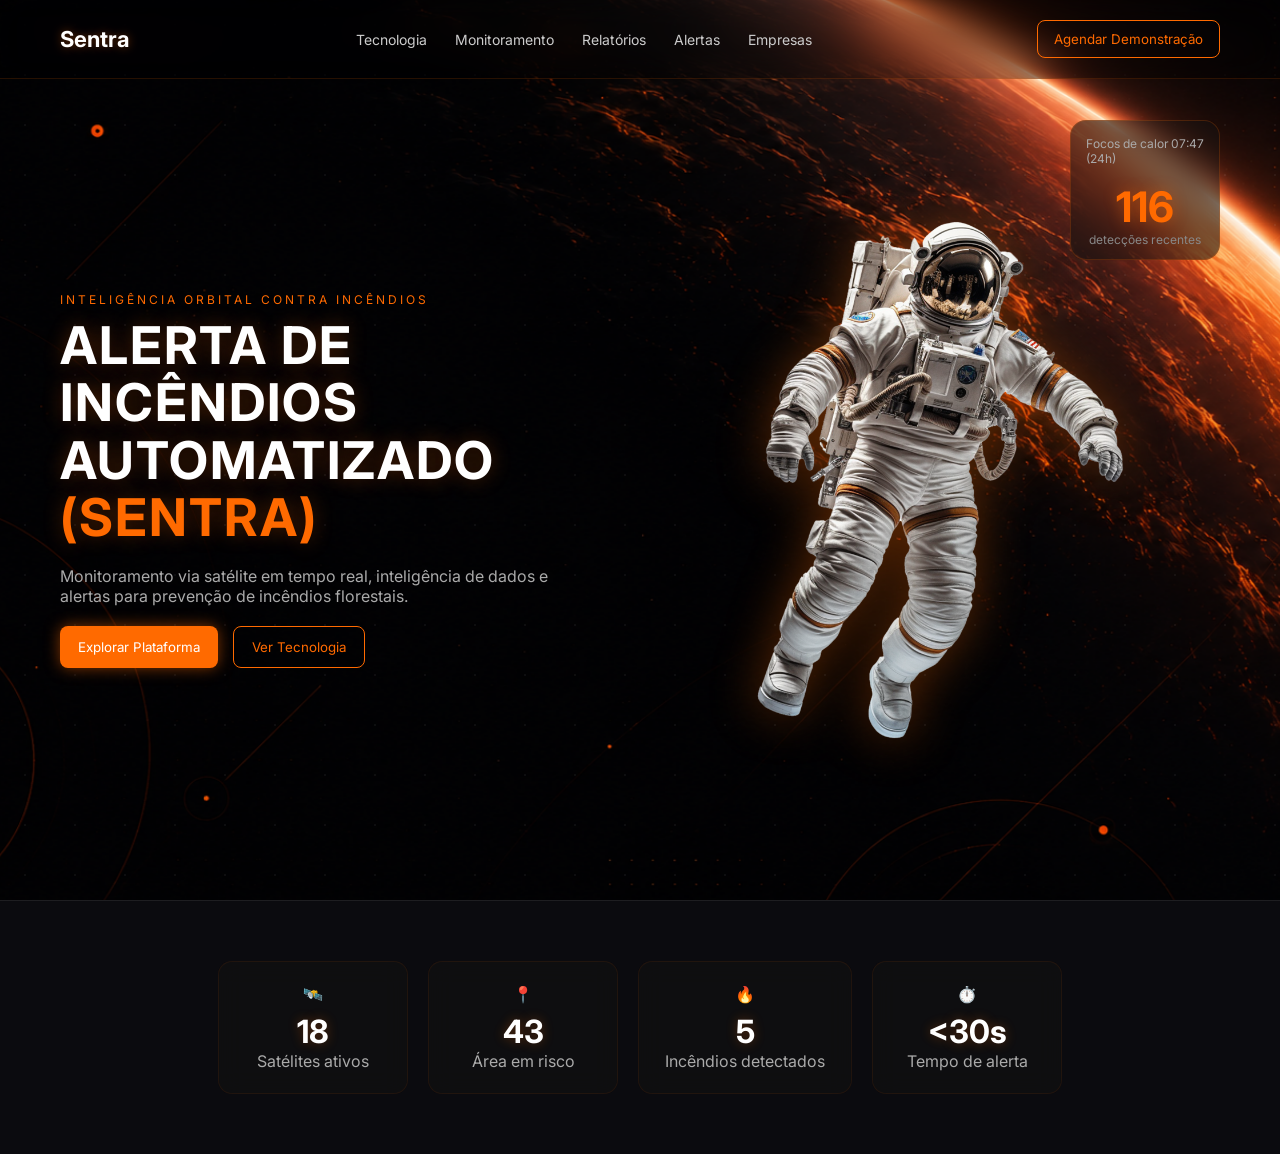
==== index.html @ 7da8b295 "fix: fazendo html, css e js pagina incial além disso pasta pagina, css, js e assets enzo" ====
<!DOCTYPE html>
<html lang="pt-br">
<head>
    <meta charset="UTF-8">
    <meta name="viewport" content="width=device-width, initial-scale=1.0">
    <title>Sentra</title>
    <link rel="stylesheet" href="css/styles.css">
    <script src="js/scripts.js" defer></script>
</head>
<body>

<header class="navbar">
    <div class="logo">
        <span class="logo-text">Sentra</span>
    </div>

    <nav>
        <a href="#">Tecnologia</a>
        <a href="#">Monitoramento</a>
        <a href="#">Relatórios</a>
        <a href="#">Alertas</a>
        <a href="#">Empresas</a>
    </nav>

    <button class="btn-nav">Agendar Demonstração</button>
</header>

<section class="hero">

    <div class="parallax-layer layer-bg"></div>

    <div class="hero-text parallax" data-speed="2">
        <p class="tag">INTELIGÊNCIA ORBITAL CONTRA INCÊNDIOS</p>

        <h1>
            ALERTA DE INCÊNDIOS AUTOMATIZADO<br>
            <span>(SENTRA)</span>
        </h1>

        <p class="desc">
            Monitoramento via satélite em tempo real, inteligência de dados e alertas para prevenção de incêndios florestais.
        </p>

        <div class="actions">
            <button class="btn-primary">Explorar Plataforma</button>
            <button class="btn-secondary">Ver Tecnologia</button>
        </div>
    </div>

    <div class="hero-media">
        <img src="assets/astronauta.webp" alt="Astronauta em órbita">
    </div>

        <div class="heat-widget parallax" id="heat-widget">
        <div class="heat-header">
            Focos de calor (24h)
            <span id="heat-time">atualizando...</span>
        </div>

        <div class="heat-body">
            <div class="heat-number" id="heat-count">0</div>
            <div class="heat-label">detecções recentes</div>
        </div>
    </div>
</div>

</section>

<section class="stats">
    <div class="card">🛰️ <span>18</span> Satélites ativos</div>
    <div class="card">📍 <span>43</span> Área em risco</div>
    <div class="card">🔥 <span>5</span> Incêndios detectados</div>
    <div class="card">⏱️ <span>&lt;30s</span> Tempo de alerta</div>
</section>

</body>
</html>
---- css/styles.css ----
@import url('https://fonts.googleapis.com/css2?family=Inter:wght@100..900&display=swap');

* {
    margin: 0;
    padding: 0;
    box-sizing: border-box;
    font-family: 'Inter', sans-serif;
}

body {
    background: #0b0b0f;
    color: white;
    font-size: 16px;
    overflow-x: hidden;
}

.navbar {
    display: flex;
    justify-content: space-between;
    align-items: center;
    padding: 20px 60px;
    position: fixed;
    top: 0;
    left: 0;
    width: 100%;
    z-index: 100;

    background: rgba(0, 0, 0, 0.25);
    backdrop-filter: blur(18px);
    -webkit-backdrop-filter: blur(18px);

    border-bottom: 1px solid rgba(255, 106, 0, 0.15);
}

.logo-text {
    font-size: 22px;
    font-weight: 700;
    color: white;
    text-shadow: 0 0 10px rgba(255,106,0,0.4);
}

.navbar nav a {
    margin: 0 12px;
    text-decoration: none;
    color: #ccc;
    font-size: 14px;
    transition: 0.3s;
}

.navbar nav a:hover {
    color: #ff6a00;
}

.btn-nav {
    background: transparent;
    border: 1px solid #ff6a00;
    color: #ff6a00;
    padding: 10px 16px;
    border-radius: 8px;
    cursor: pointer;
    transition: 0.3s;
}

.btn-nav:hover {
    background: #ff6a00;
    color: white;
    box-shadow: 0 0 15px rgba(255,106,0,0.5);
}

.hero {
    position: relative;
    display: flex;
    justify-content: space-between;
    align-items: center;
    padding: 120px 60px 60px;
    min-height: 100vh;
    overflow: hidden;
}

.layer-bg {
    position: absolute;
    inset: 0;
    background: url("../assets/background-pagina-inicial.png") center/cover no-repeat;
    z-index: 0;
    animation: bgFloat 25s ease-in-out infinite;
    transform: scale(1.1);
}

@keyframes bgFloat {
    0% {
        transform: scale(1.1) translate(0px, 0px);
    }

    25% {
        transform: scale(1.15) translate(10px, -10px);
    }

    50% {
        transform: scale(1.12) translate(-10px, 15px);
    }

    75% {
        transform: scale(1.18) translate(5px, -5px);
    }

    100% {
        transform: scale(1.1) translate(0px, 0px);
    }
}

.hero::before {
    content: "";
    position: absolute;
    inset: 0;
    background: radial-gradient(circle at center,rgba(0,0,0,0.3) 0%,);
    z-index: 1;
}

.hero::after {
    content: "";
    position: absolute;
    inset: 0;
    background-image: radial-gradient(white 1px, transparent 1px);
    background-size: 50px 50px;
    opacity: 0.05;
    z-index: 1;
}

.parallax {
    position: relative;
    z-index: 2;
}

.hero-text {
    max-width: 600px;
}

.tag {
    color: #ff6a00;
    font-size: 12px;
    letter-spacing: 3px;
    margin-bottom: 10px;
}

.hero h1 {
    font-size: 52px;
    line-height: 1.1;
    text-transform: uppercase;
    letter-spacing: 2px;
    text-shadow: 0 0 20px rgba(255,106,0,0.3);
}

.hero h1 span {
    color: #ff6a00;
}

.desc {
    margin: 20px 0;
    color: #aaa;
    max-width: 500px;
}

.actions {
    display: flex;
    gap: 15px;
}

.btn-primary {
    background: #ff6a00;
    border: none;
    color: white;
    padding: 12px 18px;
    border-radius: 8px;
    cursor: pointer;
    box-shadow: 0 0 15px rgba(255,106,0,0.5);
    transition: 0.3s;
}

.btn-primary:hover {
    box-shadow: 0 0 25px rgba(255,106,0,0.9);
    transform: translateY(-2px);
}

.btn-secondary {
    border: 1px solid #ff6a00;
    color: #ff6a00;
    background: transparent;
    padding: 12px 18px;
    border-radius: 8px;
    cursor: pointer;
    transition: 0.3s;
}

.btn-secondary:hover {
    box-shadow: 0 0 20px rgba(255,106,0,0.5);
    transform: translateY(-2px);
}

.hero-media {
    display: flex;
    justify-content: center;
    align-items: center;
    position: relative;
}

.hero-media img {
    width: 640px;
    max-width: 100%;
    filter: drop-shadow(0 0 25px rgba(255,106,0,0.35));
}

.heat-widget {
    position: absolute;
    top: 120px;
    right: 60px;
    width: 150px;
    height: 140px;
    background: rgba(17, 17, 17, 0.55);
    backdrop-filter: blur(15px);
    -webkit-backdrop-filter: blur(15px);
    border-radius: 16px;
    border: 1px solid rgba(255, 106, 0, 0.2);
    padding: 15px;
    z-index: 20;
    transition: transform 0.15s ease-out;
}

@keyframes widgetFloat {
    0%, 100% {
        transform: translateY(0);
    }
    50% {
        transform: translateY(-6px);
    }
}

.heat-header {
    font-size: 12px;
    color: #aaa;
    display: flex;
    justify-content: space-between;
    margin-bottom: 15px;
}

.heat-body {
    text-align: center;
}

.heat-number {
    font-size: 42px;
    font-weight: 700;
    color: #ff6a00;
    text-shadow: 0 0 15px rgba(255,106,0,0.4);
}

.heat-label {
    font-size: 12px;
    color: #888;
}

.stats {
    display: flex;
    justify-content: center;
    gap: 20px;
    padding: 60px;
    border-top: 1px solid rgba(255, 255, 255, 0.08);
    flex-wrap: wrap;
    position: relative;
    z-index: 2;
}

.card {
    background: rgba(17, 17, 17, 0.6);
    backdrop-filter: blur(12px);
    -webkit-backdrop-filter: blur(12px);
    padding: 22px 26px;
    border-radius: 14px;
    min-width: 190px;
    text-align: center;
    color: #aaa;
    border: 1px solid rgba(255, 106, 0, 0.08);
    transition: all 0.35s ease;
    box-shadow: 0 0 0 rgba(0,0,0,0);
}

.card:hover {
    transform: translateY(-8px) scale(1.03);
    border: 1px solid rgba(255, 106, 0, 0.35);
    box-shadow:
        0 10px 30px rgba(0, 0, 0, 0.5),
        0 0 20px rgba(255, 106, 0, 0.25);
}

.card span {
    display: block;
    font-size: 32px;
    font-weight: 700;
    color: #ffffff;
    margin-top: 8px;
    text-shadow: 0 0 12px rgba(255, 106, 0, 0.3);
}
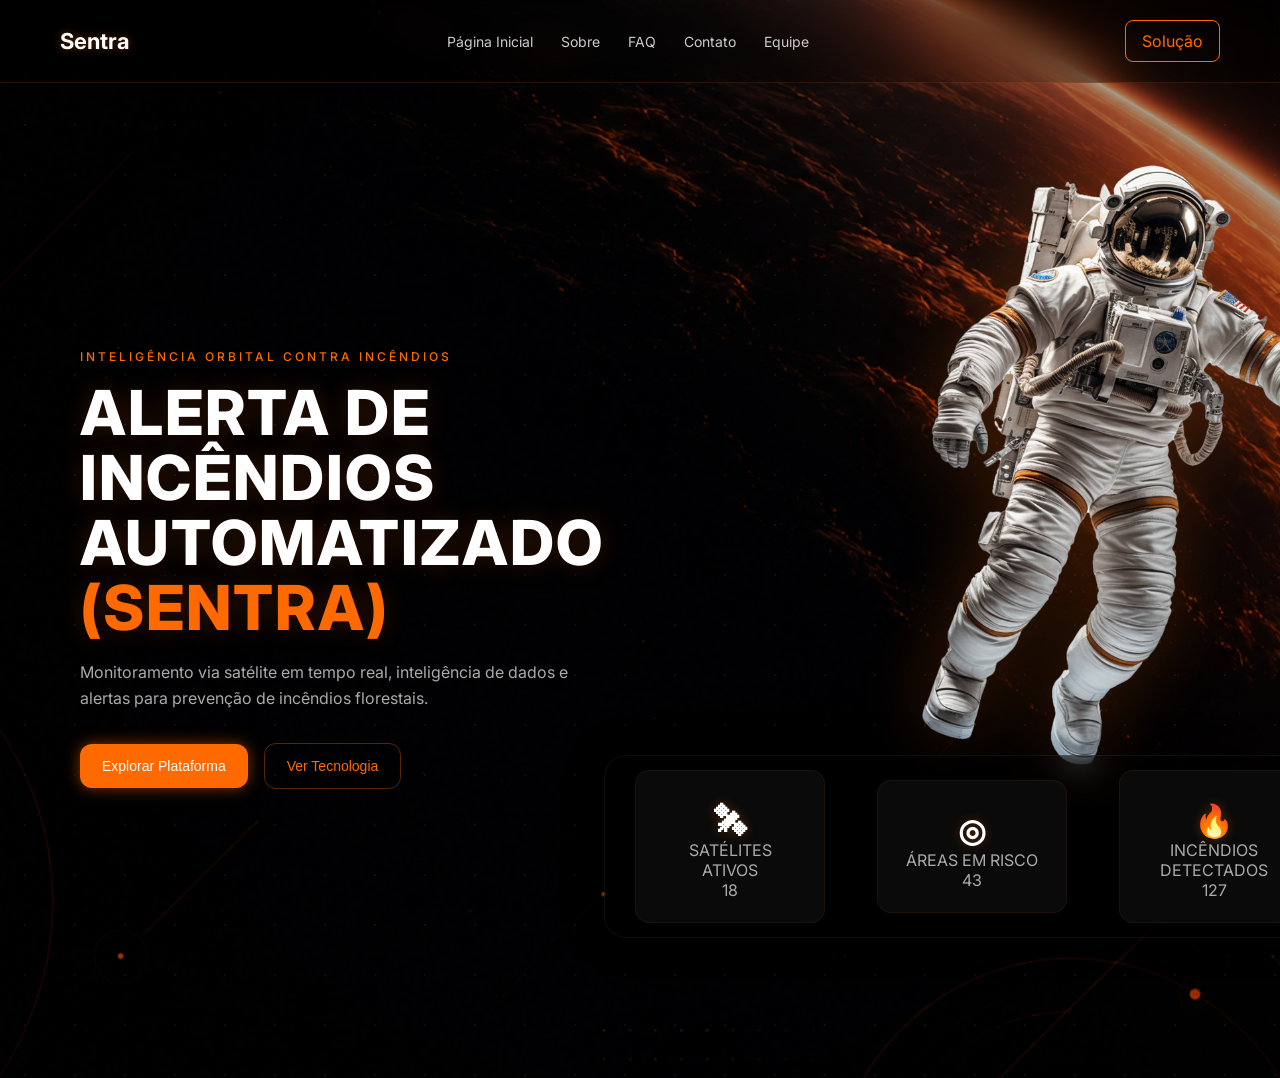
==== commit c4dcf1a3: "feat: Adição da estrutura HTML em todas as páginas e estilização." ====
--- a/index.html
+++ b/index.html
@@ -1,77 +1,122 @@
-<!DOCTYPE html>
+<!doctype html>
 <html lang="pt-br">
+
 <head>
-    <meta charset="UTF-8">
-    <meta name="viewport" content="width=device-width, initial-scale=1.0">
-    <title>Sentra</title>
-    <link rel="stylesheet" href="css/styles.css">
-    <script src="js/scripts.js" defer></script>
+    <meta charset="UTF-8" />
+    <meta name="viewport" content="width=device-width, initial-scale=1.0" />
+    <title>Página Inicial / Sentra</title>
+
+    <link rel="stylesheet" href="./css/styles.css" />
+    <script src="./js/scripts.js" defer></script>
 </head>
+
 <body>
-
-<header class="navbar">
-    <div class="logo">
-        <span class="logo-text">Sentra</span>
-    </div>
-
-    <nav>
-        <a href="#">Tecnologia</a>
-        <a href="#">Monitoramento</a>
-        <a href="#">Relatórios</a>
-        <a href="#">Alertas</a>
-        <a href="#">Empresas</a>
-    </nav>
-
-    <button class="btn-nav">Agendar Demonstração</button>
-</header>
-
-<section class="hero">
-
-    <div class="parallax-layer layer-bg"></div>
-
-    <div class="hero-text parallax" data-speed="2">
-        <p class="tag">INTELIGÊNCIA ORBITAL CONTRA INCÊNDIOS</p>
-
-        <h1>
-            ALERTA DE INCÊNDIOS AUTOMATIZADO<br>
-            <span>(SENTRA)</span>
-        </h1>
-
-        <p class="desc">
-            Monitoramento via satélite em tempo real, inteligência de dados e alertas para prevenção de incêndios florestais.
-        </p>
-
-        <div class="actions">
-            <button class="btn-primary">Explorar Plataforma</button>
-            <button class="btn-secondary">Ver Tecnologia</button>
-        </div>
-    </div>
-
-    <div class="hero-media">
-        <img src="assets/astronauta.webp" alt="Astronauta em órbita">
-    </div>
-
-        <div class="heat-widget parallax" id="heat-widget">
-        <div class="heat-header">
-            Focos de calor (24h)
-            <span id="heat-time">atualizando...</span>
+    <header class="navbar">
+        <div class="logo">
+            <span class="logo-text">Sentra</span>
         </div>
 
-        <div class="heat-body">
-            <div class="heat-number" id="heat-count">0</div>
-            <div class="heat-label">detecções recentes</div>
-        </div>
-    </div>
-</div>
+        <nav>
+            <a href="./index.html">Página Inicial</a>
+            <a href="./paginas/pag-sobre.html">Sobre</a>
+            <a href="./paginas/pag-faq.html">FAQ</a>
+            <a href="./paginas/pag-contato.html">Contato</a>
+            <a href="./paginas/pag-equipe.html">Equipe</a>
+        </nav>
 
-</section>
+        <a href="./paginas/pag-solucao.html" class="btn-nav">Solução</a>
+    </header>
+    <main>
+        <section class="hero">
+            <div class="parallax-layer layer-bg"></div>
 
-<section class="stats">
-    <div class="card">🛰️ <span>18</span> Satélites ativos</div>
-    <div class="card">📍 <span>43</span> Área em risco</div>
-    <div class="card">🔥 <span>5</span> Incêndios detectados</div>
-    <div class="card">⏱️ <span>&lt;30s</span> Tempo de alerta</div>
-</section>
+            <div class="hero-text parallax" data-speed="2">
+                <p class="tag">INTELIGÊNCIA ORBITAL CONTRA INCÊNDIOS</p>
 
+                <h1>
+                    ALERTA DE INCÊNDIOS AUTOMATIZADO<br />
+                    <span>(SENTRA)</span>
+                </h1>
+
+                <p class="desc">
+                    Monitoramento via satélite em tempo real, inteligência de dados e
+                    alertas para prevenção de incêndios florestais.
+                </p>
+
+                <div class="actions">
+                    <button class="btn-primary">Explorar Plataforma</button>
+
+                    <button class="btn-secondary">Ver Tecnologia</button>
+                </div>
+            </div>
+
+            <div class="hero-right">
+                <div class="hero-media">
+                    <img src="assets/astronauta.webp" alt="Astronauta em órbita" />
+                </div>
+
+                <div class="heat-widget parallax" id="heat-widget">
+                    <div class="heat-header">
+                        🔥 Focos de calor (24h)
+
+                        <span id="heat-time"> atualizando... </span>
+                    </div>
+
+                    <div class="heat-body">
+                        <div class="heat-number" id="heat-count">0</div>
+
+                        <div class="heat-label">detecções recentes</div>
+                    </div>
+                </div>
+
+                <section class="stats">
+                    <div class="stat-item">
+                        <div class="icon">🛰</div>
+
+                        <div class="stat-info">
+                            <p>SATÉLITES ATIVOS</p>
+                            <span>18</span>
+                        </div>
+                    </div>
+
+                    <div class="divider"></div>
+
+                    <div class="stat-item">
+                        <div class="icon">◎</div>
+
+                        <div class="stat-info">
+                            <p>ÁREAS EM RISCO</p>
+                            <span>43</span>
+                        </div>
+                    </div>
+
+                    <div class="divider"></div>
+
+                    <div class="stat-item">
+                        <div class="icon">🔥</div>
+
+                        <div class="stat-info">
+                            <p>INCÊNDIOS DETECTADOS</p>
+                            <span>127</span>
+                        </div>
+                    </div>
+
+                    <div class="divider"></div>
+
+                    <div class="stat-item">
+                        <div class="icon">◔</div>
+
+                        <div class="stat-info">
+                            <p>TEMPO DE ALERTA</p>
+                            <span>30s</span>
+                        </div>
+                    </div>
+                    <a href="#" class="stats-link"> VER TODOS OS DADOS → </a>
+                </section>
+            </div>
+        </section>
+    </main>
+    <footer></footer>
 </body>
+
 </html>
--- a/css/styles.css
+++ b/css/styles.css
@@ -1,89 +1,35 @@
 @import url('https://fonts.googleapis.com/css2?family=Inter:wght@100..900&display=swap');
-
-* {
-    margin: 0;
-    padding: 0;
-    box-sizing: border-box;
+@import url('navbar.css');
+
+html {
+    scroll-behavior: smooth;
+}
+
+body {
     font-family: 'Inter', sans-serif;
-}
-
-body {
-    background: #0b0b0f;
-    color: white;
+    background: var(--cor-preto);
+    color: var(--cor-branco);
     font-size: 16px;
-    overflow-x: hidden;
-}
-
-.navbar {
+    overflow: hidden;
+}
+
+.hero {
+    position: relative;
+    min-height: 100vh;
     display: flex;
     justify-content: space-between;
     align-items: center;
-    padding: 20px 60px;
-    position: fixed;
-    top: 0;
-    left: 0;
-    width: 100%;
-    z-index: 100;
-
-    background: rgba(0, 0, 0, 0.25);
-    backdrop-filter: blur(18px);
-    -webkit-backdrop-filter: blur(18px);
-
-    border-bottom: 1px solid rgba(255, 106, 0, 0.15);
-}
-
-.logo-text {
-    font-size: 22px;
-    font-weight: 700;
-    color: white;
-    text-shadow: 0 0 10px rgba(255,106,0,0.4);
-}
-
-.navbar nav a {
-    margin: 0 12px;
-    text-decoration: none;
-    color: #ccc;
-    font-size: 14px;
-    transition: 0.3s;
-}
-
-.navbar nav a:hover {
-    color: #ff6a00;
-}
-
-.btn-nav {
-    background: transparent;
-    border: 1px solid #ff6a00;
-    color: #ff6a00;
-    padding: 10px 16px;
-    border-radius: 8px;
-    cursor: pointer;
-    transition: 0.3s;
-}
-
-.btn-nav:hover {
-    background: #ff6a00;
-    color: white;
-    box-shadow: 0 0 15px rgba(255,106,0,0.5);
-}
-
-.hero {
-    position: relative;
-    display: flex;
-    justify-content: space-between;
-    align-items: center;
-    padding: 120px 60px 60px;
-    min-height: 100vh;
+    padding: 140px 80px 80px;
     overflow: hidden;
 }
 
 .layer-bg {
     position: absolute;
     inset: 0;
-    background: url("../assets/background-pagina-inicial.png") center/cover no-repeat;
+    background: url("../assets/background-pagina-inicial.png") center center / cover no-repeat;
+    transform: scale(1.1);
     z-index: 0;
-    animation: bgFloat 25s ease-in-out infinite;
-    transform: scale(1.1);
+    animation: bgFloat 24s ease-in-out infinite;
 }
 
 @keyframes bgFloat {
@@ -92,15 +38,15 @@
     }
 
     25% {
-        transform: scale(1.15) translate(10px, -10px);
+        transform: scale(1.15) translate(20px, -10px);
     }
 
     50% {
-        transform: scale(1.12) translate(-10px, 15px);
+        transform: scale(1.12) translate(-15px, 15px);
     }
 
     75% {
-        transform: scale(1.18) translate(5px, -5px);
+        transform: scale(1.16) translate(10px, -8px);
     }
 
     100% {
@@ -112,7 +58,7 @@
     content: "";
     position: absolute;
     inset: 0;
-    background: radial-gradient(circle at center,rgba(0,0,0,0.3) 0%,);
+    background: radial-gradient(circle at center,rgba(0, 0, 0, 0.15) 0%,rgba(0, 0, 0, 0.35) 70%);
     z-index: 1;
 }
 
@@ -120,182 +66,247 @@
     content: "";
     position: absolute;
     inset: 0;
-    background-image: radial-gradient(white 1px, transparent 1px);
+    background-image: radial-gradient(var(--cor-branco) 1px, transparent 1px);
     background-size: 50px 50px;
     opacity: 0.05;
     z-index: 1;
 }
 
-.parallax {
-    position: relative;
-    z-index: 2;
-}
-
 .hero-text {
-    max-width: 600px;
+    position: relative;
+    z-index: 5;
+    max-width: 620px;
 }
 
 .tag {
-    color: #ff6a00;
+    color: var(--laranja-primario);
     font-size: 12px;
+    font-weight: 500;
     letter-spacing: 3px;
-    margin-bottom: 10px;
+    margin-bottom: 16px;
 }
 
 .hero h1 {
-    font-size: 52px;
-    line-height: 1.1;
+    font-size: 62px;
+    line-height: 1.05;
+    font-weight: 800;
     text-transform: uppercase;
     letter-spacing: 2px;
-    text-shadow: 0 0 20px rgba(255,106,0,0.3);
+    text-shadow: 0 0 25px rgba(255, 106, 0, 0.2);
 }
 
 .hero h1 span {
-    color: #ff6a00;
+    color: var(--laranja-primario);
 }
 
 .desc {
     margin: 20px 0;
-    color: #aaa;
+    color: var(--cor-cinza);
     max-width: 500px;
+    line-height: 1.6;
 }
 
 .actions {
     display: flex;
-    gap: 15px;
+    align-items: center;
+    gap: 16px;
+    margin-top: 32px;
+}
+
+.btn-primary, .btn-secondary {
+    padding: 14px 22px;
+    border-radius: 12px;
+    font-size: 14px;
+    font-weight: 500;
+    cursor: pointer;
+    transition: 0.35s ease;
 }
 
 .btn-primary {
-    background: #ff6a00;
+    background: var(--laranja-primario);
     border: none;
-    color: white;
-    padding: 12px 18px;
-    border-radius: 8px;
-    cursor: pointer;
-    box-shadow: 0 0 15px rgba(255,106,0,0.5);
-    transition: 0.3s;
+    color: var(--cor-branco);
+    box-shadow: 0 0 15px rgba(255, 106, 0, 0.5);
 }
 
 .btn-primary:hover {
-    box-shadow: 0 0 25px rgba(255,106,0,0.9);
-    transform: translateY(-2px);
+    transform: translateY(-3px);
+    box-shadow: 0 0 35px rgba(255, 106, 0, 0.45);
 }
 
 .btn-secondary {
-    border: 1px solid #ff6a00;
-    color: #ff6a00;
     background: transparent;
-    padding: 12px 18px;
-    border-radius: 8px;
-    cursor: pointer;
-    transition: 0.3s;
+    border: 1px solid rgba(255, 106, 0, 0.35);
+    color: var(--laranja-primario);
 }
 
 .btn-secondary:hover {
-    box-shadow: 0 0 20px rgba(255,106,0,0.5);
-    transform: translateY(-2px);
+    transform: translateY(-3px);
+    border-color: var(--laranja-primario);
+    box-shadow: 0 0 22px rgba(255, 106, 0, 0.2);
+}
+
+.hero-right {
+    position: relative;
+    z-index: 5;
+    display: flex;
+    flex-direction: column;
+    align-items: center;
+    gap: 35px;
 }
 
 .hero-media {
+    position: relative;
     display: flex;
     justify-content: center;
     align-items: center;
-    position: relative;
 }
 
 .hero-media img {
-    width: 640px;
+    width: 650px;
     max-width: 100%;
-    filter: drop-shadow(0 0 25px rgba(255,106,0,0.35));
+    filter: drop-shadow(0 0 35px rgba(255, 106, 0, 0.22));
+    pointer-events: none;
+    user-select: none;
 }
 
 .heat-widget {
     position: absolute;
-    top: 120px;
-    right: 60px;
-    width: 150px;
-    height: 140px;
-    background: rgba(17, 17, 17, 0.55);
+    top: 60px;
+    right: -20px;
+    width: 220px;
+    padding: 18px;
+    border-radius: 20px;
+    background: rgba(15, 15, 15, 0.55);
+    backdrop-filter: blur(18px);
+    -webkit-backdrop-filter: blur(18px);
+    border: 1px solid rgba(255, 106, 0, 0.12);
+    box-shadow: 0 0 35px rgba(0, 0, 0, 0.35);
+    z-index: 20;
+    transition: 0.35s ease;
+}
+
+.heat-widget:hover {
+    transform: translateY(-5px);
+    border-color: rgba(255, 106, 0, 0.35);
+}
+
+.heat-header {
+    display: flex;
+    justify-content: space-between;
+    font-size: 11px;
+    color: #9f9f9f;
+    margin-bottom: 14px;
+}
+
+.heat-body {
+    text-align: center;
+}
+
+.heat-number {
+    font-size: 48px;
+    font-weight: 700;
+    color: var(--laranja-primario);
+    text-shadow: 0 0 15px rgba(255, 106, 0, 0.4);
+}
+
+.heat-label {
+    margin-top: 6px;
+    font-size: 12px;
+    color: #7f7f7f;
+}
+
+.stats {
+    display: flex;
+    align-items: center;
+    justify-content: center;
+    gap: 26px;
+    padding: 14px 30px;
+    position: relative;
+    z-index: 15;
+    transform: translateY(-60px);
+    border-radius: 22px;
+    background: rgba(0, 0, 0, 0.35);
     backdrop-filter: blur(15px);
     -webkit-backdrop-filter: blur(15px);
-    border-radius: 16px;
-    border: 1px solid rgba(255, 106, 0, 0.2);
-    padding: 15px;
-    z-index: 20;
-    transition: transform 0.15s ease-out;
-}
-
-@keyframes widgetFloat {
-    0%, 100% {
-        transform: translateY(0);
-    }
-    50% {
-        transform: translateY(-6px);
-    }
-}
-
-.heat-header {
-    font-size: 12px;
-    color: #aaa;
-    display: flex;
-    justify-content: space-between;
-    margin-bottom: 15px;
-}
-
-.heat-body {
+    border: 1px solid rgba(255, 255, 255, 0.06);
+    box-shadow: 0 0 40px rgba(0, 0, 0, 0.25);
+    margin-top: -10px;
+}
+
+.stat-item {
+    position: relative;
+    min-width: 190px;
+    padding: 22px 26px;
+    border-radius: 14px;
     text-align: center;
-}
-
-.heat-number {
-    font-size: 42px;
-    font-weight: 700;
-    color: #ff6a00;
-    text-shadow: 0 0 15px rgba(255,106,0,0.4);
-}
-
-.heat-label {
-    font-size: 12px;
-    color: #888;
-}
-
-.stats {
-    display: flex;
-    justify-content: center;
-    gap: 20px;
-    padding: 60px;
-    border-top: 1px solid rgba(255, 255, 255, 0.08);
-    flex-wrap: wrap;
-    position: relative;
-    z-index: 2;
-}
-
-.card {
+    color: var(--cor-cinza);
     background: rgba(17, 17, 17, 0.6);
     backdrop-filter: blur(12px);
     -webkit-backdrop-filter: blur(12px);
-    padding: 22px 26px;
-    border-radius: 14px;
-    min-width: 190px;
-    text-align: center;
-    color: #aaa;
     border: 1px solid rgba(255, 106, 0, 0.08);
     transition: all 0.35s ease;
-    box-shadow: 0 0 0 rgba(0,0,0,0);
-}
-
-.card:hover {
-    transform: translateY(-8px) scale(1.03);
-    border: 1px solid rgba(255, 106, 0, 0.35);
-    box-shadow:
-        0 10px 30px rgba(0, 0, 0, 0.5),
-        0 0 20px rgba(255, 106, 0, 0.25);
-}
-
-.card span {
-    display: block;
+    box-shadow: 0 0 0 rgba(0, 0, 0, 0);
+}
+
+.stat-item:hover {
+    transform: translateY(-6px);
+    background: rgba(255, 255, 255, 0.03);
+    box-shadow: 0 0 25px rgba(255, 106, 0, 0.12);
+}
+
+.stat-item::after {
+    content: "";
+    position: absolute;
+    left: 50%;
+    bottom: 0;
+    width: 0%;
+    height: 2px;
+    background: var(--laranja-primario);
+    border-radius: 20px;
+    transform: translateX(-50%);
+    transition: width 0.4s ease;
+}
+
+.stat-item:hover::after {
+    width: 75%;
+}
+
+.stats-link {
+    position: relative;
+    display: inline-block;
+    text-decoration: none;
+    color: var(--cor-branco);
+    padding-bottom: 6px;
+    transition: color 0.3s ease;
+}
+
+.stats-link:hover {
+    color: var(--laranja-primario);
+}
+
+.stats-link::after {
+    content: "";
+    position: absolute;
+    left: 50%;
+    bottom: 0;
+    width: 0%;
+    height: 2px;
+    background: var(--laranja-primario);
+    border-radius: 20px;
+    transform: translateX(-50%);
+    transition: width 0.35s ease, box-shadow 0.35s ease;
+}
+
+.stats-link:hover::after {
+    width: 100%;
+    box-shadow: 0 0 10px rgba(255, 106, 0, 0.8);
+}
+
+.icon {
+    margin-top: 8px;
     font-size: 32px;
     font-weight: 700;
-    color: #ffffff;
-    margin-top: 8px;
+    color: var(--cor-branco);
     text-shadow: 0 0 12px rgba(255, 106, 0, 0.3);
 }
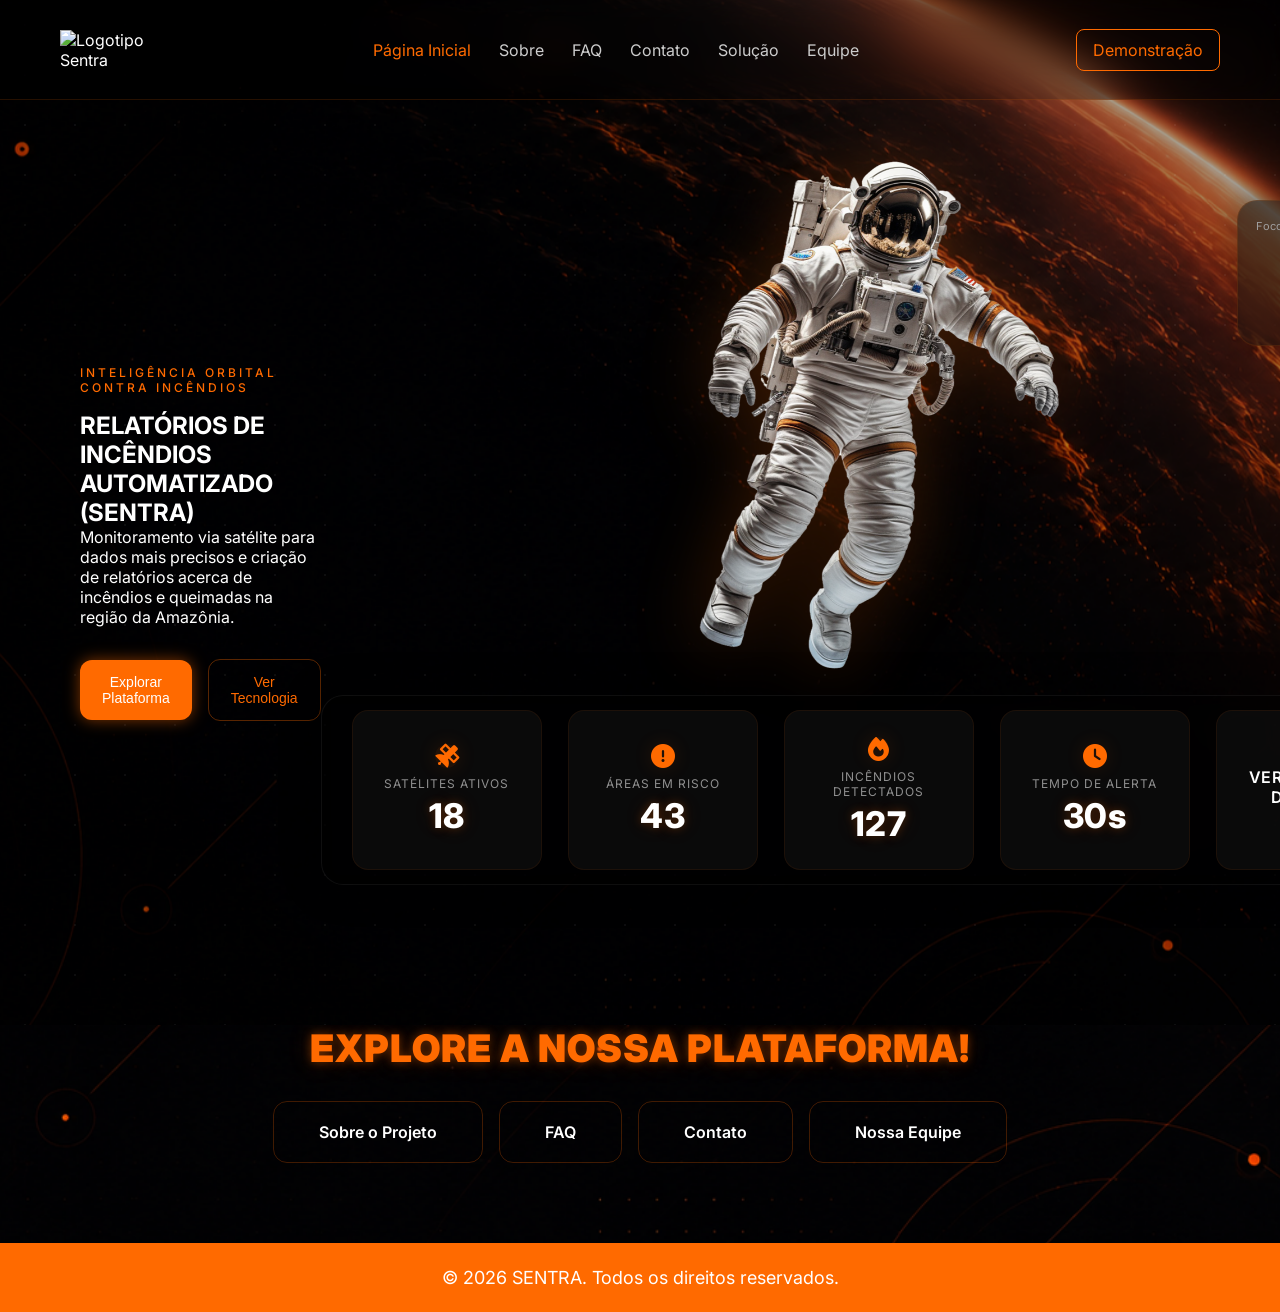
==== commit e1348d3a: "Merge branch 'main' of https://github.com/NextGen-Lulpa/projeto-sentra" ====
--- a/index.html
+++ b/index.html
@@ -1,122 +1,147 @@
 <!doctype html>
 <html lang="pt-br">
-
-<head>
+  <head>
     <meta charset="UTF-8" />
     <meta name="viewport" content="width=device-width, initial-scale=1.0" />
     <title>Página Inicial / Sentra</title>
 
     <link rel="stylesheet" href="./css/styles.css" />
     <script src="./js/scripts.js" defer></script>
-</head>
+    <link
+      rel="stylesheet"
+      href="https://cdnjs.cloudflare.com/ajax/libs/font-awesome/6.5.2/css/all.min.css"
+    />
+  </head>
 
-<body>
+  <body>
     <header class="navbar">
-        <div class="logo">
-            <span class="logo-text">Sentra</span>
-        </div>
+      <div class="logo">
+        <img
+          src="./assets/logotipo-sentra.webp"
+          alt="Logotipo Sentra"
+          class="logo"
+        />
+      </div>
 
         <nav>
-            <a href="./index.html">Página Inicial</a>
-            <a href="./paginas/pag-sobre.html">Sobre</a>
-            <a href="./paginas/pag-faq.html">FAQ</a>
-            <a href="./paginas/pag-contato.html">Contato</a>
-            <a href="./paginas/pag-equipe.html">Equipe</a>
+            <a href="./index.html" class="nav-link text-highlight">Página Inicial</a>
+            <a href="./paginas/pag-sobre.html" class="nav-link">Sobre</a>
+            <a href="./paginas/pag-faq.html" class="nav-link">FAQ</a>
+            <a href="./paginas/pag-contato.html" class="nav-link">Contato</a>
+            <a href="./paginas/pag-solucao.html" class="nav-link">Solução</a>
+            <a href="./paginas/pag-equipe.html" class="nav-link">Equipe</a>
         </nav>
 
-        <a href="./paginas/pag-solucao.html" class="btn-nav">Solução</a>
+        <a href="./paginas/pag-demonstracao.html" class="btn-nav">Demonstração</a>
     </header>
+
     <main>
-        <section class="hero">
-            <div class="parallax-layer layer-bg"></div>
+      <section class="hero">
+        <div class="background"></div>
 
-            <div class="hero-text parallax" data-speed="2">
-                <p class="tag">INTELIGÊNCIA ORBITAL CONTRA INCÊNDIOS</p>
+        <div class="hero-text" data-speed="2">
+          <p class="hero-text-main">INTELIGÊNCIA ORBITAL CONTRA INCÊNDIOS</p>
 
                 <h1>
-                    ALERTA DE INCÊNDIOS AUTOMATIZADO<br />
+                    RELATÓRIOS DE INCÊNDIOS AUTOMATIZADO<br />
                     <span>(SENTRA)</span>
                 </h1>
 
                 <p class="desc">
-                    Monitoramento via satélite em tempo real, inteligência de dados e
-                    alertas para prevenção de incêndios florestais.
+                    Monitoramento via satélite para dados mais precisos e criação de relatórios acerca de incêndios e queimadas na região da Amazônia.
                 </p>
 
-                <div class="actions">
-                    <button class="btn-primary">Explorar Plataforma</button>
+          <div class="actions">
+            <button class="btn-primary">Explorar Plataforma</button>
+            <button class="btn-secondary">Ver Tecnologia</button>
+          </div>
+        </div>
 
-                    <button class="btn-secondary">Ver Tecnologia</button>
-                </div>
+        <div class="hero-right">
+          <div class="hero-media">
+            <img
+              class="hero-image"
+              src="assets/astronauta.webp"
+              alt="Astronauta em órbita"
+            />
+          </div>
+
+          <div class="heat-widget" id="heat-widget">
+            <div class="heat-header">
+              Focos de calor (24h)
+              <span id="heat-time">atualizando...</span>
             </div>
 
-            <div class="hero-right">
-                <div class="hero-media">
-                    <img src="assets/astronauta.webp" alt="Astronauta em órbita" />
-                </div>
+            <div class="heat-body">
+              <div class="heat-number" id="heat-count">0</div>
+              <div class="heat-label">detecções recentes</div>
+            </div>
+          </div>
 
-                <div class="heat-widget parallax" id="heat-widget">
-                    <div class="heat-header">
-                        🔥 Focos de calor (24h)
+          <section class="stats">
+            <div class="stat-item">
+              <i class="fa-solid fa-satellite stat-icon"></i>
+              <div class="stat-info">
+                <p class="text-stats">SATÉLITES ATIVOS</p>
+                <span class="stat-number">18</span>
+              </div>
+            </div>
 
-                        <span id="heat-time"> atualizando... </span>
-                    </div>
+            <div class="stat-item">
+              <i class="fa-solid fa-circle-exclamation stat-icon"></i>
+              <div class="stat-info">
+                <p class="text-stats">ÁREAS EM RISCO</p>
+                <span class="stat-number">43</span>
+              </div>
+            </div>
 
-                    <div class="heat-body">
-                        <div class="heat-number" id="heat-count">0</div>
+            <div class="stat-item">
+              <i class="fa-solid fa-fire stat-icon"></i>
+              <div class="stat-info">
+                <p class="text-stats">INCÊNDIOS DETECTADOS</p>
+                <span class="stat-number">127</span>
+              </div>
+            </div>
 
-                        <div class="heat-label">detecções recentes</div>
-                    </div>
-                </div>
+            <div class="stat-item">
+              <i class="fa-solid fa-clock stat-icon"></i>
+              <div class="stat-info">
+                <p class="text-stats">TEMPO DE ALERTA</p>
+                <span class="stat-number">30s</span>
+              </div>
+            </div>
 
-                <section class="stats">
-                    <div class="stat-item">
-                        <div class="icon">🛰</div>
+          <div class="stat-item">
+            <a href="#" class="stats-link">VER TODOS OS DADOS →</a>
+          </div>
+        </div>
+      </section>
+    </main>
 
-                        <div class="stat-info">
-                            <p>SATÉLITES ATIVOS</p>
-                            <span>18</span>
-                        </div>
-                    </div>
+    <section class="plataforma-section">
 
-                    <div class="divider"></div>
+    <h1 class="text-h1-plataforma">
+      EXPLORE A NOSSA PLATAFORMA!
+    </h1>
+    <div class="plataforma-buttons">
+      <a href="./paginas/pag-sobre.html" class="btn-plataforma">
+        Sobre o Projeto
+      </a>
+      <a href="./paginas/pag-faq.html" class="btn-plataforma">
+        FAQ
+      </a>
+      <a href="./paginas/pag-contato.html" class="btn-plataforma">
+        Contato
+      </a>
+      <a href="./paginas/pag-equipe.html" class="btn-plataforma">
+        Nossa Equipe
+      </a>
+  </div>
+</section>
 
-                    <div class="stat-item">
-                        <div class="icon">◎</div>
-
-                        <div class="stat-info">
-                            <p>ÁREAS EM RISCO</p>
-                            <span>43</span>
-                        </div>
-                    </div>
-
-                    <div class="divider"></div>
-
-                    <div class="stat-item">
-                        <div class="icon">🔥</div>
-
-                        <div class="stat-info">
-                            <p>INCÊNDIOS DETECTADOS</p>
-                            <span>127</span>
-                        </div>
-                    </div>
-
-                    <div class="divider"></div>
-
-                    <div class="stat-item">
-                        <div class="icon">◔</div>
-
-                        <div class="stat-info">
-                            <p>TEMPO DE ALERTA</p>
-                            <span>30s</span>
-                        </div>
-                    </div>
-                    <a href="#" class="stats-link"> VER TODOS OS DADOS → </a>
-                </section>
-            </div>
-        </section>
-    </main>
-    <footer></footer>
-</body>
-
-</html>+    <footer class="footer">
+      <p class="text-footer">© 2026 SENTRA. Todos os direitos reservados.</p>
+    </footer>
+    
+  </body>
+</html>
--- a/css/styles.css
+++ b/css/styles.css
@@ -1,4 +1,3 @@
-@import url('https://fonts.googleapis.com/css2?family=Inter:wght@100..900&display=swap');
 @import url('navbar.css');
 
 html {
@@ -7,10 +6,10 @@
 
 body {
     font-family: 'Inter', sans-serif;
-    background: var(--cor-preto);
+    background: var(--cor-bg);
     color: var(--cor-branco);
     font-size: 16px;
-    overflow: hidden;
+    background: url("../assets/background-pagina-inicial.png") center center / cover no-repeat;
 }
 
 .hero {
@@ -23,7 +22,7 @@
     overflow: hidden;
 }
 
-.layer-bg {
+.background {
     position: absolute;
     inset: 0;
     background: url("../assets/background-pagina-inicial.png") center center / cover no-repeat;
@@ -58,7 +57,7 @@
     content: "";
     position: absolute;
     inset: 0;
-    background: radial-gradient(circle at center,rgba(0, 0, 0, 0.15) 0%,rgba(0, 0, 0, 0.35) 70%);
+    background: radial-gradient(circle at center, rgba(0, 0, 0, 0.15) 0%, rgba(0, 0, 0, 0.35) 70%);
     z-index: 1;
 }
 
@@ -78,7 +77,7 @@
     max-width: 620px;
 }
 
-.tag {
+.hero-text-main {
     color: var(--laranja-primario);
     font-size: 12px;
     font-weight: 500;
@@ -86,7 +85,7 @@
     margin-bottom: 16px;
 }
 
-.hero h1 {
+.hero-h1 {
     font-size: 62px;
     line-height: 1.05;
     font-weight: 800;
@@ -95,11 +94,15 @@
     text-shadow: 0 0 25px rgba(255, 106, 0, 0.2);
 }
 
-.hero h1 span {
+.hero-h1 {
+    color: var(--cor-branco);
+}
+
+.text-sentra {
     color: var(--laranja-primario);
 }
 
-.desc {
+.description {
     margin: 20px 0;
     color: var(--cor-cinza);
     max-width: 500px;
@@ -113,7 +116,7 @@
     margin-top: 32px;
 }
 
-.btn-primary, .btn-secondary {
+.btn-primary,.btn-secondary {
     padding: 14px 22px;
     border-radius: 12px;
     font-size: 14px;
@@ -162,12 +165,15 @@
     align-items: center;
 }
 
-.hero-media img {
-    width: 650px;
-    max-width: 100%;
+.hero-media {
     filter: drop-shadow(0 0 35px rgba(255, 106, 0, 0.22));
     pointer-events: none;
     user-select: none;
+}
+
+.hero-image {
+    width: 550px;
+    max-width: 100%;
 }
 
 .heat-widget {
@@ -218,10 +224,11 @@
 
 .stats {
     display: flex;
-    align-items: center;
+    align-items: stretch;
     justify-content: center;
     gap: 26px;
     padding: 14px 30px;
+    margin-top: 30px;
     position: relative;
     z-index: 15;
     transform: translateY(-60px);
@@ -231,28 +238,34 @@
     -webkit-backdrop-filter: blur(15px);
     border: 1px solid rgba(255, 255, 255, 0.06);
     box-shadow: 0 0 40px rgba(0, 0, 0, 0.25);
-    margin-top: -10px;
 }
 
 .stat-item {
     position: relative;
     min-width: 190px;
+    min-height: 160px;
     padding: 22px 26px;
-    border-radius: 14px;
+    display: flex;
+    flex-direction: column;
+    align-items: center;
+    justify-content: center;
+    gap: 8px;
     text-align: center;
+    border-radius: 16px;
     color: var(--cor-cinza);
     background: rgba(17, 17, 17, 0.6);
     backdrop-filter: blur(12px);
     -webkit-backdrop-filter: blur(12px);
     border: 1px solid rgba(255, 106, 0, 0.08);
+    box-shadow: 0 0 20px rgba(0, 0, 0, 0.18);
     transition: all 0.35s ease;
-    box-shadow: 0 0 0 rgba(0, 0, 0, 0);
 }
 
 .stat-item:hover {
     transform: translateY(-6px);
     background: rgba(255, 255, 255, 0.03);
-    box-shadow: 0 0 25px rgba(255, 106, 0, 0.12);
+    border-color: rgba(255, 106, 0, 0.18);
+    box-shadow: 0 0 25px rgba(255, 106, 0, 0.12), 0 10px 30px rgba(0, 0, 0, 0.25);
 }
 
 .stat-item::after {
@@ -263,13 +276,56 @@
     width: 0%;
     height: 2px;
     background: var(--laranja-primario);
-    border-radius: 20px;
+    border-radius: 999px;
     transform: translateX(-50%);
-    transition: width 0.4s ease;
+    transition: width 0.4s ease, box-shadow 0.4s ease;
 }
 
 .stat-item:hover::after {
     width: 75%;
+    box-shadow: 0 0 10px rgba(255, 106, 0, 0.6);
+}
+
+.stat-icon {
+    display: flex;
+    align-items: center;
+    justify-content: center;
+    font-size: 24px;
+    color: var(--laranja-primario);
+    border-radius: 14px;
+    background: rgba(255, 106, 0, 0.08);
+    box-shadow: 0 0 20px rgba(255, 106, 0, 0.12), inset 0 0 15px rgba(255, 106, 0, 0.04);
+    flex-shrink: 0;
+    transition: transform 0.35s ease, box-shadow 0.35s ease, background 0.35s ease;
+}
+
+.stat-item:hover .stat-icon {
+    transform: translateY(-4px) scale(1.06);
+    background: rgba(255, 106, 0, 0.14);
+    box-shadow: 0 0 25px rgba(255, 106, 0, 0.25);
+}
+
+
+.stat-info {
+    display: flex;
+    flex-direction: column;
+    align-items: center;
+    gap: 4px;
+}
+
+.text-stats {
+    font-size: 12px;
+    letter-spacing: 1px;
+    color: #8f8f8f;
+    margin: 0;
+}
+
+.stat-number {
+    font-size: 34px;
+    font-weight: 800;
+    color: var(--cor-branco);
+    letter-spacing: 0.5px;
+    text-shadow: 0 0 10px rgba(255, 106, 0, 0.25), 0 0 22px rgba(255, 106, 0, 0.12);
 }
 
 .stats-link {
@@ -277,12 +333,10 @@
     display: inline-block;
     text-decoration: none;
     color: var(--cor-branco);
+    font-weight: 600;
+    letter-spacing: 0.5px;
     padding-bottom: 6px;
     transition: color 0.3s ease;
-}
-
-.stats-link:hover {
-    color: var(--laranja-primario);
 }
 
 .stats-link::after {
@@ -298,15 +352,228 @@
     transition: width 0.35s ease, box-shadow 0.35s ease;
 }
 
-.stats-link:hover::after {
+
+.text-h1-plataforma {
+    text-align: center;
+    color: var(--laranja-primario);
+    font-size: 38px;
+    font-weight: 900;
+    letter-spacing: 1px;
+    text-transform: uppercase;
+    margin-bottom: 25px;
+    text-shadow: 0 0 10px rgba(255, 106, 0, 0.4),0 0 25px rgba(255, 106, 0, 0.2);
+}
+.plataforma-buttons {
+    display: flex;
+    gap: 16px;
+    justify-content: center;
+    flex-wrap: wrap;
+    margin-top: 30px;
+    animation: fadeUp 1s ease forwards;
+}
+
+.btn-plataforma {
+    padding: 20px 45px;
+    border-radius: 14px;
+    text-decoration: none;
+    color: var(--cor-branco);
+    background: transparent;
+    border: 1px solid rgba(255, 106, 0, 0.25);
+    transition: all 0.35s ease;
+    font-weight: 600;
+    position: relative;
+    overflow: hidden;
+    
+}
+
+.btn-plataforma:hover {
+    transform: translateY(-6px) scale(1.03);
+    background: rgba(255, 106, 0, 0.18);
+    box-shadow: 0 0 25px rgba(255, 106, 0, 0.25);
+}
+
+.btn-plataforma::before {
+    content: "";
+    position: absolute;
+    top: 0;
+    left: -100%;
     width: 100%;
-    box-shadow: 0 0 10px rgba(255, 106, 0, 0.8);
-}
-
-.icon {
-    margin-top: 8px;
-    font-size: 32px;
-    font-weight: 700;
-    color: var(--cor-branco);
-    text-shadow: 0 0 12px rgba(255, 106, 0, 0.3);
-}+    height: 100%;
+    background: linear-gradient(120deg,transparent, rgba(255, 255, 255, 0.15),transparent);
+    transition: 0.5s;
+}
+
+.btn-plataforma:hover::before {
+    left: 100%;
+}
+
+@keyframes fadeDown {
+    from {
+        opacity: 0;
+        transform: translateY(-20px);
+    }
+    to {
+        opacity: 1;
+        transform: translateY(0);
+    }
+}
+
+@keyframes fadeUp {
+    from {
+        opacity: 0;
+        transform: translateY(20px);
+    }
+    to {
+        opacity: 1;
+        transform: translateY(0);
+    }
+}
+
+@keyframes expandLine {
+    from {
+        width: 0;
+        opacity: 0;
+    }
+    to {
+        width: 120px;
+        opacity: 1;
+    }
+}
+
+.footer {
+    width: 100%;
+    padding: 24px 20px;
+    display: flex;
+    justify-content: center;
+    align-items: center;
+    background: var(--laranja-primario);
+    margin-top: 80px;
+    position: relative;
+    z-index: 20;
+
+}
+
+.text-footer {
+    margin: 0;
+    font-size: 18px;
+    font-weight: 400;
+    color: var(--cor-branco);
+    text-align: center;
+}
+
+/* Tablet */
+@media (max-width: 1100px){
+
+    .hero{
+        flex-direction: column;
+        padding: 120px 40px 60px;
+        text-align: center;
+        gap: 40px;
+    }
+
+    .hero-text{
+        max-width: 100%;
+    }
+
+    .hero-h1{
+        font-size: 48px;
+    }
+
+    .hero-right{
+        width: 100%;
+    }
+
+    .hero-image{
+        width: 420;
+    }
+
+    .stats{
+        flex-wrap: wrap;
+        transform: none;
+        margin-top: 40px;
+        gap: 16px;
+        padding: 20px;
+    }
+
+    .stat-item{
+        flex: 1 1 45%;
+        min-width: 160px;
+    }
+}
+
+/* Celular */
+
+@media (max-width: 768px){
+    .hero{
+        padding: 120px 20px 40px;
+    }
+
+    .hero-h1{
+        font-size: 30px;
+        line-height: 1.2;
+    }
+
+    .description{
+        font-size: 14px;
+    }
+
+    .actions{
+        flex-direction: column;
+        width: 100%;
+    }
+
+    .btn-primary, .btn-secondary{
+        width: 100%;
+    }
+
+    .hero-image{
+        width: 320px;
+    }
+
+    .heat-widget{
+        position: relative;
+        top: auto;
+        right: auto;
+        margin-top: 20px;
+    }
+
+    .stats{
+        flex-direction: column;
+        align-items: center;
+        padding: 20px;
+    }
+
+    .stat-item{
+        width: 100%;
+        max-width: 320px;
+    }
+
+    .stats-footer{
+        text-align: center;
+        margin-top: 10px;
+    }
+}
+
+@media (max-width: 480px){
+    .hero-h1{
+        font-size: 28px;
+    }
+
+    .hero-text-main{
+        font-size: 10px;
+    }
+
+    .hero-image{
+        width: 260px;
+    }
+
+    .stat-number{
+        font-size: 26px;
+    }
+
+    .stat-icon{
+        width: 50px;
+        height: 50px;
+        font-size: 20px;
+    }
+}
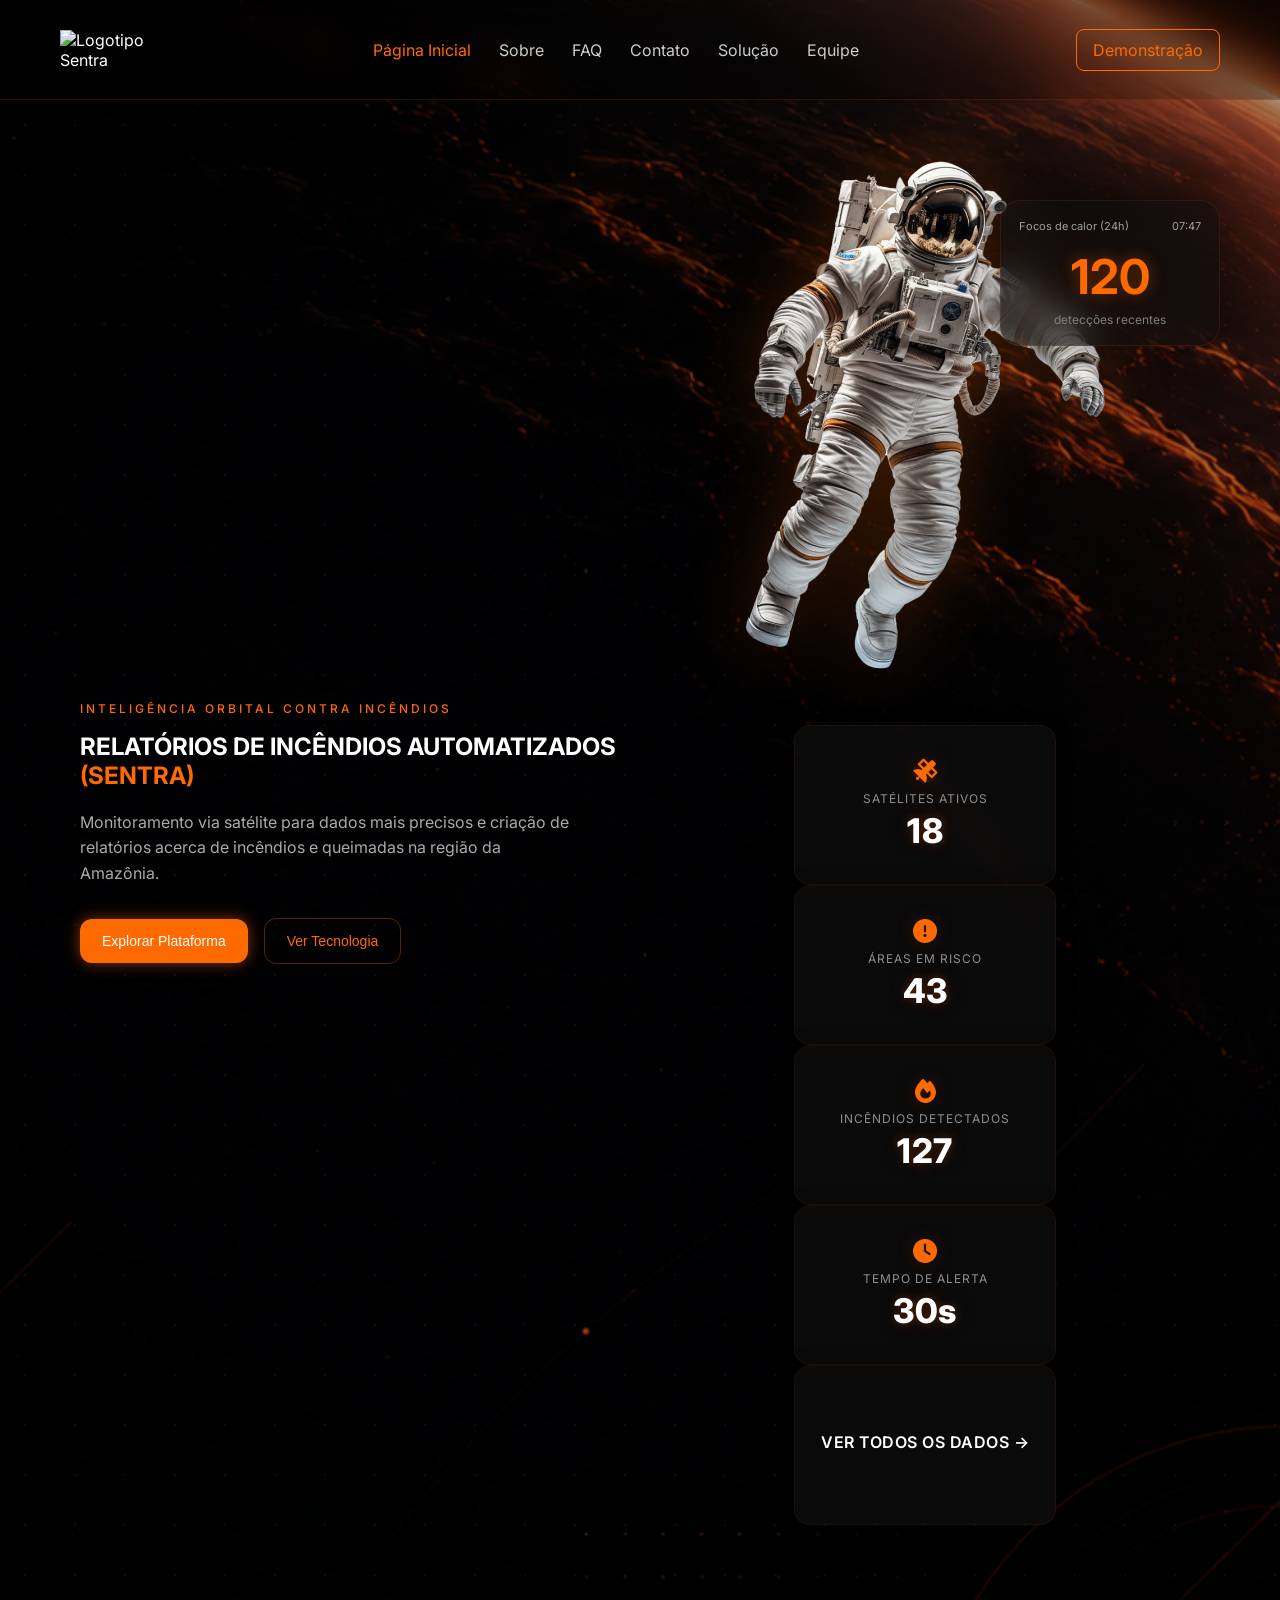
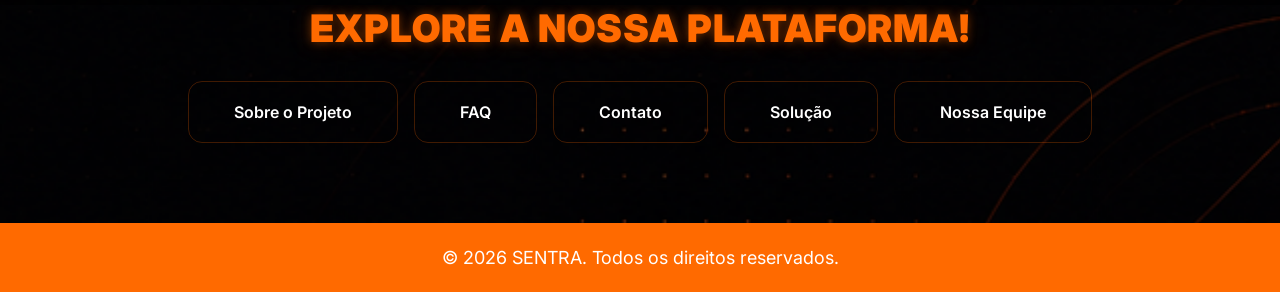
==== commit ba986e10: "fix: arumando href enzo" ====
--- a/index.html
+++ b/index.html
@@ -1,12 +1,20 @@
 <!doctype html>
 <html lang="pt-br">
   <head>
+    <!-- Configurações básicas da página  -->
     <meta charset="UTF-8" />
     <meta name="viewport" content="width=device-width, initial-scale=1.0" />
+
+    <!-- Titulo Exibido na aba do Navegador -->
     <title>Página Inicial / Sentra</title>
 
+    <!-- Arquivo CSS principal -->
     <link rel="stylesheet" href="./css/styles.css" />
+
+    <!-- Arquivo JavaScript -->
     <script src="./js/scripts.js" defer></script>
+
+    <!-- Biblioteca de ícones Font Awesome -->
     <link
       rel="stylesheet"
       href="https://cdnjs.cloudflare.com/ajax/libs/font-awesome/6.5.2/css/all.min.css"
@@ -14,7 +22,11 @@
   </head>
 
   <body>
+
+      <!-- NAVBAR -->
     <header class="navbar">
+      <!-- Logotipo da Plataforma -->
+
       <div class="logo">
         <img
           src="./assets/logotipo-sentra.webp"
@@ -23,49 +35,64 @@
         />
       </div>
 
-        <nav>
-            <a href="./index.html" class="nav-link text-highlight">Página Inicial</a>
-            <a href="./paginas/pag-sobre.html" class="nav-link">Sobre</a>
-            <a href="./paginas/pag-faq.html" class="nav-link">FAQ</a>
-            <a href="./paginas/pag-contato.html" class="nav-link">Contato</a>
-            <a href="./paginas/pag-solucao.html" class="nav-link">Solução</a>
-            <a href="./paginas/pag-equipe.html" class="nav-link">Equipe</a>
-        </nav>
+      <!-- Menu principal de navegação -->
+      <nav aria-label="Navegação principal">
+        <a href="./index.html" class="nav-link text-highlight"
+          >Página Inicial</a
+        >
+        <a href="./paginas/pag-sobre.html" class="nav-link">Sobre</a>
+        <a href="./paginas/pag-faq.html" class="nav-link">FAQ</a>
+        <a href="./paginas/pag-contato.html" class="nav-link">Contato</a>
+        <a href="./paginas/pag-solucao.html" class="nav-link">Solução</a>
+        <a href="./paginas/pag-equipe.html" class="nav-link">Equipe</a>
+      </nav>
 
-        <a href="./paginas/pag-demonstracao.html" class="btn-nav">Demonstração</a>
+      <!-- Botão Demostração -->
+      <a href="./paginas/pag-demonstracao.html" class="btn-nav">Demonstração</a>
     </header>
 
     <main>
+
+       <!-- HERO SECTION -->
       <section class="hero">
         <div class="background"></div>
 
+        <!-- Área de textos principais -->
         <div class="hero-text" data-speed="2">
+          <!-- Texto introdutório -->
           <p class="hero-text-main">INTELIGÊNCIA ORBITAL CONTRA INCÊNDIOS</p>
 
-                <h1>
-                    RELATÓRIOS DE INCÊNDIOS AUTOMATIZADO<br />
-                    <span>(SENTRA)</span>
-                </h1>
+          <!-- Título principal -->
+          <h1 class="titulo-principal">
+            RELATÓRIOS DE INCÊNDIOS AUTOMATIZADOS<br />
+            <span class="text-sentra">(SENTRA)</span>
+          </h1>
 
-                <p class="desc">
-                    Monitoramento via satélite para dados mais precisos e criação de relatórios acerca de incêndios e queimadas na região da Amazônia.
-                </p>
+          <!-- Descrição da solução -->
+          <p class="description">
+            Monitoramento via satélite para dados mais precisos e criação de
+            relatórios acerca de incêndios e queimadas na região da Amazônia.
+          </p>
 
+          <!-- Botões de ação -->
           <div class="actions">
             <button class="btn-primary">Explorar Plataforma</button>
             <button class="btn-secondary">Ver Tecnologia</button>
           </div>
         </div>
 
+        <!-- Área visual da hero -->
         <div class="hero-right">
+          <!-- Imagem principal -->
           <div class="hero-media">
             <img
               class="hero-image"
-              src="assets/astronauta.webp"
-              alt="Astronauta em órbita"
+              src="./assets/astronauta.webp"
+              alt="Astronauta em órbita com a Terra ao fundo"
             />
           </div>
 
+          <!-- Widget de monitoramento -->
           <div class="heat-widget" id="heat-widget">
             <div class="heat-header">
               Focos de calor (24h)
@@ -78,70 +105,80 @@
             </div>
           </div>
 
-          <section class="stats">
+          <!-- Estatísticas da plataforma -->
+          <div class="stats-container">
+            <!-- Card: Satélites -->
             <div class="stat-item">
-              <i class="fa-solid fa-satellite stat-icon"></i>
+              <i class="fa-solid fa-satellite stat-icon" aria-hidden="true"></i>
               <div class="stat-info">
                 <p class="text-stats">SATÉLITES ATIVOS</p>
                 <span class="stat-number">18</span>
               </div>
             </div>
 
+            <!-- Card: Áreas em risco -->
             <div class="stat-item">
-              <i class="fa-solid fa-circle-exclamation stat-icon"></i>
+              <i
+                class="fa-solid fa-circle-exclamation stat-icon"
+                aria-hidden="true"
+              ></i>
               <div class="stat-info">
                 <p class="text-stats">ÁREAS EM RISCO</p>
                 <span class="stat-number">43</span>
               </div>
             </div>
 
+            <!-- Card: Incêndios detectados -->
             <div class="stat-item">
-              <i class="fa-solid fa-fire stat-icon"></i>
+              <i class="fa-solid fa-fire stat-icon" aria-hidden="true"></i>
               <div class="stat-info">
                 <p class="text-stats">INCÊNDIOS DETECTADOS</p>
                 <span class="stat-number">127</span>
               </div>
             </div>
 
+            <!-- Card: Tempo de Alerta -->
             <div class="stat-item">
-              <i class="fa-solid fa-clock stat-icon"></i>
+              <i class="fa-solid fa-clock stat-icon" aria-hidden="true"></i>
               <div class="stat-info">
                 <p class="text-stats">TEMPO DE ALERTA</p>
                 <span class="stat-number">30s</span>
               </div>
             </div>
+            <!-- Link para visualizar todos os dados -->
+            <div class="stat-item">
+              <a href="./paginas/pag-demonstracao.html" class="stats-link">VER TODOS OS DADOS →</a>
+            </div>
+          </div>
+        </div>
+      </section>
 
-          <div class="stat-item">
-            <a href="#" class="stats-link">VER TODOS OS DADOS →</a>
-          </div>
+      <!-- SEÇÃO DE NAVEGAÇÃO -->
+      <section class="plataforma-section">
+        <h2 class="text-h1-plataforma">EXPLORE A NOSSA PLATAFORMA!</h2>
+
+        <!-- Botões para as páginas do projeto -->
+        <div class="plataforma-buttons">
+          <a href="./paginas/pag-sobre.html" class="btn-plataforma">
+            Sobre o Projeto</a
+          >
+          <a href="./paginas/pag-faq.html" class="btn-plataforma"> FAQ </a>
+          <a href="./paginas/pag-contato.html" class="btn-plataforma"
+            >Contato
+          </a>
+          <a href="./paginas/pag-solucao.html" class="btn-plataforma"
+            >Solução</a
+          >
+          <a href="./paginas/pag-equipe.html" class="btn-plataforma"
+            >Nossa Equipe</a
+          >
         </div>
       </section>
     </main>
 
-    <section class="plataforma-section">
-
-    <h1 class="text-h1-plataforma">
-      EXPLORE A NOSSA PLATAFORMA!
-    </h1>
-    <div class="plataforma-buttons">
-      <a href="./paginas/pag-sobre.html" class="btn-plataforma">
-        Sobre o Projeto
-      </a>
-      <a href="./paginas/pag-faq.html" class="btn-plataforma">
-        FAQ
-      </a>
-      <a href="./paginas/pag-contato.html" class="btn-plataforma">
-        Contato
-      </a>
-      <a href="./paginas/pag-equipe.html" class="btn-plataforma">
-        Nossa Equipe
-      </a>
-  </div>
-</section>
-
+    <!-- RODAPÉ -->
     <footer class="footer">
       <p class="text-footer">© 2026 SENTRA. Todos os direitos reservados.</p>
     </footer>
-    
   </body>
 </html>
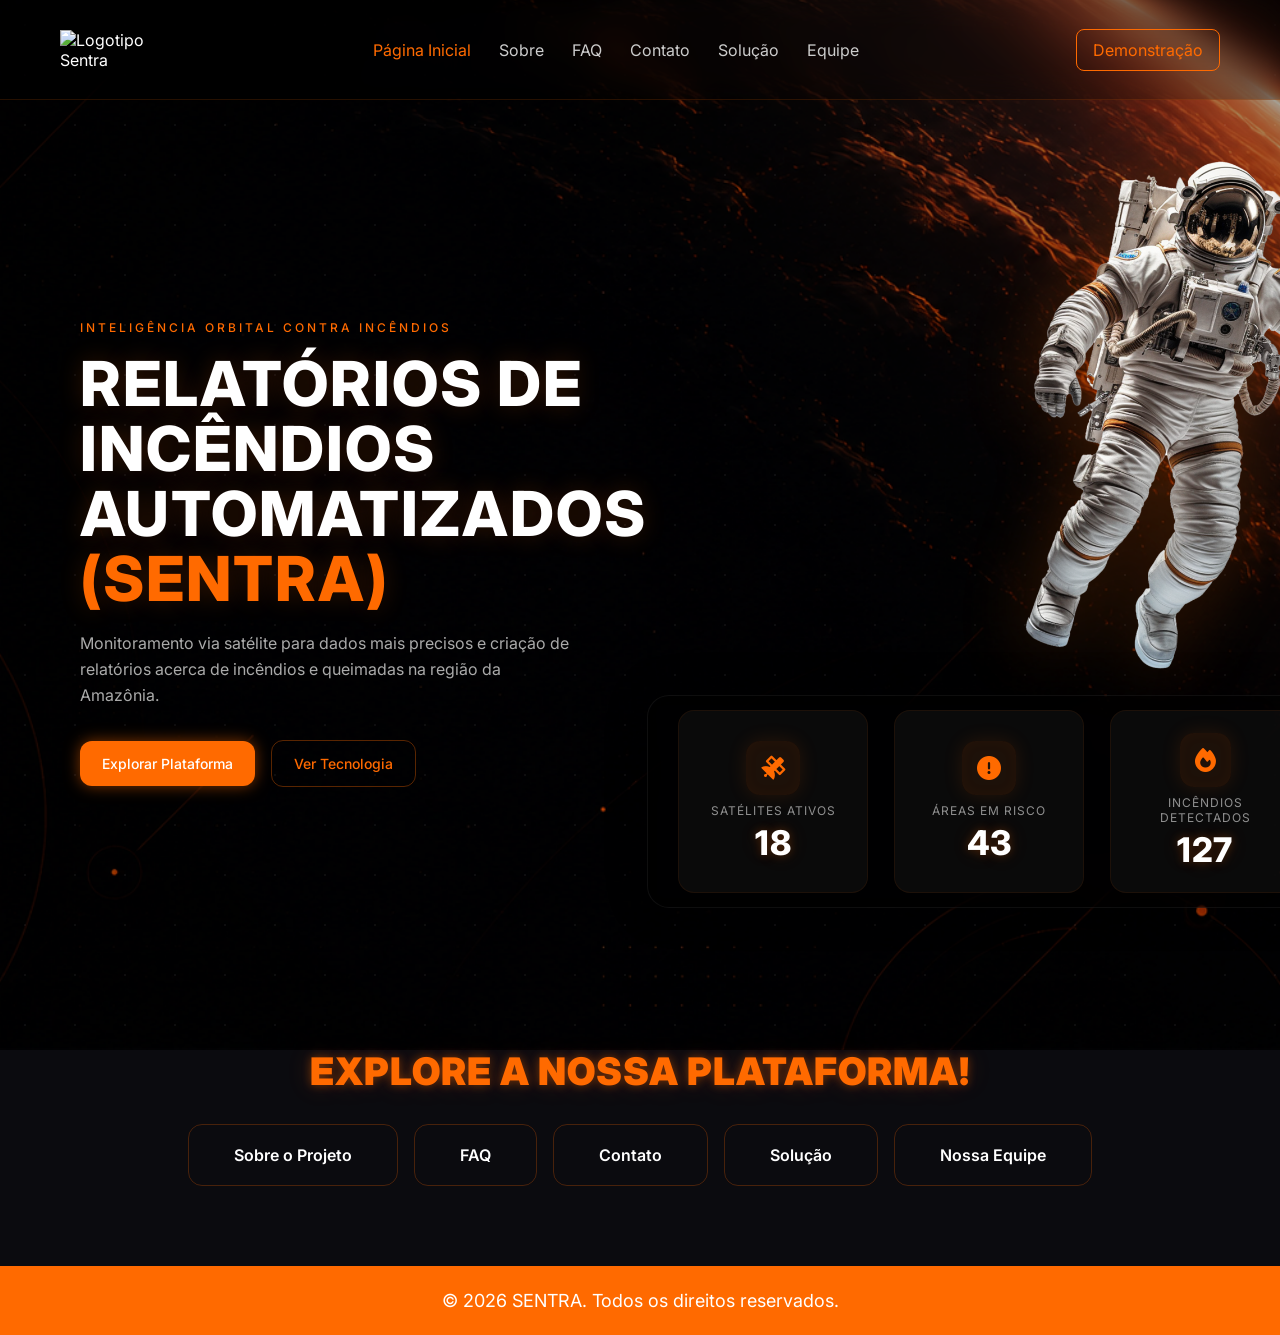
==== commit 8a14e411: "fix: cololando os links nos botões na pagina inicial enzo" ====
--- a/index.html
+++ b/index.html
@@ -76,11 +76,10 @@
 
           <!-- Botões de ação -->
           <div class="actions">
-            <button class="btn-primary">Explorar Plataforma</button>
-            <button class="btn-secondary">Ver Tecnologia</button>
+             <a href="./paginas/pag-sobre.html" class=" btn-primary">Explorar Plataforma</a>
+            <a href="./paginas/pag-solucao.html" class="btn-secondary">Ver Tecnologia</a>
           </div>
         </div>
-
         <!-- Área visual da hero -->
         <div class="hero-right">
           <!-- Imagem principal -->
--- a/css/styles.css
+++ b/css/styles.css
@@ -1,579 +1,609 @@
-@import url('navbar.css');
-
-html {
-    scroll-behavior: smooth;
-}
-
-body {
-    font-family: 'Inter', sans-serif;
-    background: var(--cor-bg);
-    color: var(--cor-branco);
-    font-size: 16px;
-    background: url("../assets/background-pagina-inicial.png") center center / cover no-repeat;
-}
-
-.hero {
-    position: relative;
-    min-height: 100vh;
-    display: flex;
-    justify-content: space-between;
-    align-items: center;
-    padding: 140px 80px 80px;
-    overflow: hidden;
-}
-
-.background {
-    position: absolute;
-    inset: 0;
-    background: url("../assets/background-pagina-inicial.png") center center / cover no-repeat;
-    transform: scale(1.1);
-    z-index: 0;
-    animation: bgFloat 24s ease-in-out infinite;
-}
-
-@keyframes bgFloat {
-    0% {
-        transform: scale(1.1) translate(0px, 0px);
-    }
-
-    25% {
-        transform: scale(1.15) translate(20px, -10px);
-    }
-
-    50% {
-        transform: scale(1.12) translate(-15px, 15px);
-    }
-
-    75% {
-        transform: scale(1.16) translate(10px, -8px);
-    }
-
-    100% {
-        transform: scale(1.1) translate(0px, 0px);
-    }
-}
-
-.hero::before {
-    content: "";
-    position: absolute;
-    inset: 0;
-    background: radial-gradient(circle at center, rgba(0, 0, 0, 0.15) 0%, rgba(0, 0, 0, 0.35) 70%);
-    z-index: 1;
-}
-
-.hero::after {
-    content: "";
-    position: absolute;
-    inset: 0;
-    background-image: radial-gradient(var(--cor-branco) 1px, transparent 1px);
-    background-size: 50px 50px;
-    opacity: 0.05;
-    z-index: 1;
-}
-
-.hero-text {
-    position: relative;
-    z-index: 5;
-    max-width: 620px;
-}
-
-.hero-text-main {
-    color: var(--laranja-primario);
-    font-size: 12px;
-    font-weight: 500;
-    letter-spacing: 3px;
-    margin-bottom: 16px;
-}
-
-.hero-h1 {
-    font-size: 62px;
-    line-height: 1.05;
-    font-weight: 800;
-    text-transform: uppercase;
-    letter-spacing: 2px;
-    text-shadow: 0 0 25px rgba(255, 106, 0, 0.2);
-}
-
-.hero-h1 {
-    color: var(--cor-branco);
-}
-
-.text-sentra {
-    color: var(--laranja-primario);
-}
-
-.description {
-    margin: 20px 0;
-    color: var(--cor-cinza);
-    max-width: 500px;
-    line-height: 1.6;
-}
-
-.actions {
-    display: flex;
-    align-items: center;
-    gap: 16px;
-    margin-top: 32px;
-}
-
-.btn-primary,.btn-secondary {
-    padding: 14px 22px;
-    border-radius: 12px;
-    font-size: 14px;
-    font-weight: 500;
-    cursor: pointer;
-    transition: 0.35s ease;
-}
-
-.btn-primary {
-    background: var(--laranja-primario);
-    border: none;
-    color: var(--cor-branco);
-    box-shadow: 0 0 15px rgba(255, 106, 0, 0.5);
-}
-
-.btn-primary:hover {
-    transform: translateY(-3px);
-    box-shadow: 0 0 35px rgba(255, 106, 0, 0.45);
-}
-
-.btn-secondary {
-    background: transparent;
-    border: 1px solid rgba(255, 106, 0, 0.35);
-    color: var(--laranja-primario);
-}
-
-.btn-secondary:hover {
-    transform: translateY(-3px);
-    border-color: var(--laranja-primario);
-    box-shadow: 0 0 22px rgba(255, 106, 0, 0.2);
-}
-
-.hero-right {
-    position: relative;
-    z-index: 5;
-    display: flex;
-    flex-direction: column;
-    align-items: center;
-    gap: 35px;
-}
-
-.hero-media {
-    position: relative;
-    display: flex;
-    justify-content: center;
-    align-items: center;
-}
-
-.hero-media {
-    filter: drop-shadow(0 0 35px rgba(255, 106, 0, 0.22));
-    pointer-events: none;
-    user-select: none;
-}
-
-.hero-image {
-    width: 550px;
-    max-width: 100%;
-}
-
-.heat-widget {
-    position: absolute;
-    top: 60px;
-    right: -20px;
-    width: 220px;
-    padding: 18px;
-    border-radius: 20px;
-    background: rgba(15, 15, 15, 0.55);
-    backdrop-filter: blur(18px);
-    -webkit-backdrop-filter: blur(18px);
-    border: 1px solid rgba(255, 106, 0, 0.12);
-    box-shadow: 0 0 35px rgba(0, 0, 0, 0.35);
-    z-index: 20;
-    transition: 0.35s ease;
-}
-
-.heat-widget:hover {
-    transform: translateY(-5px);
-    border-color: rgba(255, 106, 0, 0.35);
-}
-
-.heat-header {
-    display: flex;
-    justify-content: space-between;
-    font-size: 11px;
-    color: #9f9f9f;
-    margin-bottom: 14px;
-}
-
-.heat-body {
-    text-align: center;
-}
-
-.heat-number {
-    font-size: 48px;
-    font-weight: 700;
-    color: var(--laranja-primario);
-    text-shadow: 0 0 15px rgba(255, 106, 0, 0.4);
-}
-
-.heat-label {
-    margin-top: 6px;
-    font-size: 12px;
-    color: #7f7f7f;
-}
-
-.stats {
-    display: flex;
-    align-items: stretch;
-    justify-content: center;
-    gap: 26px;
-    padding: 14px 30px;
-    margin-top: 30px;
-    position: relative;
-    z-index: 15;
-    transform: translateY(-60px);
-    border-radius: 22px;
-    background: rgba(0, 0, 0, 0.35);
-    backdrop-filter: blur(15px);
-    -webkit-backdrop-filter: blur(15px);
-    border: 1px solid rgba(255, 255, 255, 0.06);
-    box-shadow: 0 0 40px rgba(0, 0, 0, 0.25);
-}
-
-.stat-item {
-    position: relative;
-    min-width: 190px;
-    min-height: 160px;
-    padding: 22px 26px;
-    display: flex;
-    flex-direction: column;
-    align-items: center;
-    justify-content: center;
-    gap: 8px;
-    text-align: center;
-    border-radius: 16px;
-    color: var(--cor-cinza);
-    background: rgba(17, 17, 17, 0.6);
-    backdrop-filter: blur(12px);
-    -webkit-backdrop-filter: blur(12px);
-    border: 1px solid rgba(255, 106, 0, 0.08);
-    box-shadow: 0 0 20px rgba(0, 0, 0, 0.18);
-    transition: all 0.35s ease;
-}
-
-.stat-item:hover {
-    transform: translateY(-6px);
-    background: rgba(255, 255, 255, 0.03);
-    border-color: rgba(255, 106, 0, 0.18);
-    box-shadow: 0 0 25px rgba(255, 106, 0, 0.12), 0 10px 30px rgba(0, 0, 0, 0.25);
-}
-
-.stat-item::after {
-    content: "";
-    position: absolute;
-    left: 50%;
-    bottom: 0;
-    width: 0%;
-    height: 2px;
-    background: var(--laranja-primario);
-    border-radius: 999px;
-    transform: translateX(-50%);
-    transition: width 0.4s ease, box-shadow 0.4s ease;
-}
-
-.stat-item:hover::after {
-    width: 75%;
-    box-shadow: 0 0 10px rgba(255, 106, 0, 0.6);
-}
-
-.stat-icon {
-    display: flex;
-    align-items: center;
-    justify-content: center;
-    font-size: 24px;
-    color: var(--laranja-primario);
-    border-radius: 14px;
-    background: rgba(255, 106, 0, 0.08);
-    box-shadow: 0 0 20px rgba(255, 106, 0, 0.12), inset 0 0 15px rgba(255, 106, 0, 0.04);
-    flex-shrink: 0;
-    transition: transform 0.35s ease, box-shadow 0.35s ease, background 0.35s ease;
-}
-
-.stat-item:hover .stat-icon {
-    transform: translateY(-4px) scale(1.06);
-    background: rgba(255, 106, 0, 0.14);
-    box-shadow: 0 0 25px rgba(255, 106, 0, 0.25);
-}
-
-
-.stat-info {
-    display: flex;
-    flex-direction: column;
-    align-items: center;
-    gap: 4px;
-}
-
-.text-stats {
-    font-size: 12px;
-    letter-spacing: 1px;
-    color: #8f8f8f;
-    margin: 0;
-}
-
-.stat-number {
-    font-size: 34px;
-    font-weight: 800;
-    color: var(--cor-branco);
-    letter-spacing: 0.5px;
-    text-shadow: 0 0 10px rgba(255, 106, 0, 0.25), 0 0 22px rgba(255, 106, 0, 0.12);
-}
-
-.stats-link {
-    position: relative;
-    display: inline-block;
-    text-decoration: none;
-    color: var(--cor-branco);
-    font-weight: 600;
-    letter-spacing: 0.5px;
-    padding-bottom: 6px;
-    transition: color 0.3s ease;
-}
-
-.stats-link::after {
-    content: "";
-    position: absolute;
-    left: 50%;
-    bottom: 0;
-    width: 0%;
-    height: 2px;
-    background: var(--laranja-primario);
-    border-radius: 20px;
-    transform: translateX(-50%);
-    transition: width 0.35s ease, box-shadow 0.35s ease;
-}
-
-
-.text-h1-plataforma {
-    text-align: center;
-    color: var(--laranja-primario);
-    font-size: 38px;
-    font-weight: 900;
-    letter-spacing: 1px;
-    text-transform: uppercase;
-    margin-bottom: 25px;
-    text-shadow: 0 0 10px rgba(255, 106, 0, 0.4),0 0 25px rgba(255, 106, 0, 0.2);
-}
-.plataforma-buttons {
-    display: flex;
-    gap: 16px;
-    justify-content: center;
-    flex-wrap: wrap;
-    margin-top: 30px;
-    animation: fadeUp 1s ease forwards;
-}
-
-.btn-plataforma {
-    padding: 20px 45px;
-    border-radius: 14px;
-    text-decoration: none;
-    color: var(--cor-branco);
-    background: transparent;
-    border: 1px solid rgba(255, 106, 0, 0.25);
-    transition: all 0.35s ease;
-    font-weight: 600;
-    position: relative;
-    overflow: hidden;
-    
-}
-
-.btn-plataforma:hover {
-    transform: translateY(-6px) scale(1.03);
-    background: rgba(255, 106, 0, 0.18);
-    box-shadow: 0 0 25px rgba(255, 106, 0, 0.25);
-}
-
-.btn-plataforma::before {
-    content: "";
-    position: absolute;
-    top: 0;
-    left: -100%;
-    width: 100%;
-    height: 100%;
-    background: linear-gradient(120deg,transparent, rgba(255, 255, 255, 0.15),transparent);
-    transition: 0.5s;
-}
-
-.btn-plataforma:hover::before {
-    left: 100%;
-}
-
-@keyframes fadeDown {
-    from {
-        opacity: 0;
-        transform: translateY(-20px);
-    }
-    to {
-        opacity: 1;
-        transform: translateY(0);
-    }
-}
-
-@keyframes fadeUp {
-    from {
-        opacity: 0;
-        transform: translateY(20px);
-    }
-    to {
-        opacity: 1;
-        transform: translateY(0);
-    }
-}
-
-@keyframes expandLine {
-    from {
-        width: 0;
-        opacity: 0;
-    }
-    to {
-        width: 120px;
-        opacity: 1;
-    }
-}
-
-.footer {
-    width: 100%;
-    padding: 24px 20px;
-    display: flex;
-    justify-content: center;
-    align-items: center;
-    background: var(--laranja-primario);
-    margin-top: 80px;
-    position: relative;
-    z-index: 20;
-
-}
-
-.text-footer {
-    margin: 0;
-    font-size: 18px;
-    font-weight: 400;
-    color: var(--cor-branco);
-    text-align: center;
-}
-
-/* Tablet */
-@media (max-width: 1100px){
-
-    .hero{
+   /* IMPORTAÇÕES E CONFIGURAÇÕES GLOBAIS */
+    @import url('navbar.css');
+
+    html {
+        scroll-behavior: smooth;
+    }
+
+    body {
+        font-family: 'Inter', sans-serif;
+        background: var(--cor-bg);
+        color: var(--cor-branco);
+        font-size: 16px;
+        min-height: 100vh;
+        position: relative;
+        overflow-x: hidden;
+    }
+
+   /* FUNDO ANIMADO DA PÁGINA */
+    body::before {
+        content: "";
+        position: fixed;
+        inset: -50px;
+        background: url("../assets/background-pagina-inicial.png") center center / cover no-repeat;
+        z-index: -1;
+        animation: bgFloat 24s ease-in-out infinite;
+        --x: var(--bg-parallax-x, 0px);
+        --y: var(--bg-parallax-y, 0px);
+        transform: scale(1.2) translate3d(var(--x), var(--y), 0);
+        will-change: transform;
+    }
+
+    @keyframes bgFloat {
+        0% {
+            background-position: center center;
+        }
+
+        25% {
+            background-position: calc(50% + 15px) calc(50% - 10px);
+        }
+
+        50% {
+            background-position: calc(50% - 12px) calc(50% + 12px);
+        }
+
+        75% {
+            background-position: calc(50% + 8px) calc(50% - 8px);
+        }
+
+        100% {
+            background-position: center center;
+        }
+    }
+
+   /* HERO SECTION */
+    .hero {
+        position: relative;
+        min-height: 100vh;
+        display: flex;
+        justify-content: space-between;
+        align-items: center;
+        padding: 140px 80px 80px;
+        overflow: hidden;
+    }
+
+    /* Overlay escuro para melhorar a leitura dos textos */
+    .hero::before {
+        content: "";
+        position: absolute;
+        inset: 0;
+        background: radial-gradient(circle at center, rgba(0, 0, 0, 0.15) 0%, rgba(0, 0, 0, 0.35) 70%);
+        z-index: 1;
+    }
+
+    /* Efeito de pontos decorativos */
+    .hero::after {
+        content: "";
+        position: absolute;
+        inset: 0;
+        background-image: radial-gradient(var(--cor-branco) 1px, transparent 1px);
+        background-size: 50px 50px;
+        opacity: 0.05;
+        z-index: 1;
+    }
+
+   /* ÁREA DE TEXTO DA HERO  */
+    .hero-text {
+        position: relative;
+        z-index: 5;
+        max-width: 620px;
+        will-change: transform;
+    }
+
+    /* Texto superior da hero */
+    .hero-text-main {
+        color: var(--laranja-primario);
+        font-size: 12px;
+        font-weight: 500;
+        letter-spacing: 3px;
+        margin-bottom: 16px;
+    }
+
+    /* Título principal */
+    .titulo-principal {
+        font-size: 62px;
+        line-height: 1.05;
+        font-weight: 800;
+        text-transform: uppercase;
+        letter-spacing: 2px;
+        text-shadow: 0 0 25px rgba(255, 106, 0, 0.2);
+        color: var(--cor-branco);
+    }
+
+    /* Destaque da palavra SENTRA */
+    .text-sentra {
+        color: var(--laranja-primario);
+    }
+
+    /* Descrição do projeto */
+    .hero-text .description {
+        margin: 20px 0;
+        color: var(--cor-cinza);
+        max-width: 500px;
+        line-height: 1.6;
+    }
+
+   /* BOTÕES DE AÇÃO */
+    .actions {
+        display: flex;
+        align-items: center;
+        gap: 16px;
+        margin-top: 32px;
+    }
+
+    /* Botão principal */
+    /* Botão secundário */
+    .btn-primary,
+    .btn-secondary {
+        padding: 14px 22px;
+        border-radius: 12px;
+        font-size: 14px;
+        font-weight: 500;
+        cursor: pointer;
+        transition: 0.35s ease;
+        text-decoration: none;
+    }
+
+    .btn-primary {
+        background: var(--laranja-primario);
+        border: none;
+        color: var(--cor-branco);
+        box-shadow: 0 0 15px rgba(255, 106, 0, 0.5);
+    }
+
+    /* Botão principal animação de passar o mouse em cima */
+    .btn-primary:hover {
+        transform: translateY(-3px);
+        box-shadow: 0 0 35px rgba(255, 106, 0, 0.45);
+    }
+
+    .btn-secondary {
+        background: transparent;
+        border: 1px solid rgba(255, 106, 0, 0.35);
+        color: var(--laranja-primario);
+    }
+
+    /* Botão secondary animação de passar o mouse em cima */
+    .btn-secondary:hover {
+        transform: translateY(-3px);
+        border-color: var(--laranja-primario);
+        box-shadow: 0 0 22px rgba(255, 106, 0, 0.2);
+    }
+
+
+   /* ÁREA VISUAL DA HERO */
+
+    .hero-right {
+        position: relative;
+        z-index: 5;
+        display: flex;
         flex-direction: column;
-        padding: 120px 40px 60px;
+        align-items: center;
+        gap: 35px;
+    }
+
+    /* Container da imagem principal */
+    .hero-media {
+        position: relative;
+        display: flex;
+        justify-content: center;
+        align-items: center;
+        filter: drop-shadow(0 0 35px rgba(255, 106, 0, 0.22));
+        pointer-events: none;
+        user-select: none;
+        will-change: transform;
+    }
+
+    /* Imagem do astronauta */
+    .hero-image {
+        width: 550px;
+        max-width: 100%;
+    }
+
+
+   /* WIDGET DE MONITORAMENTO */
+    .heat-widget {
+        position: absolute;
+        top: 60px;
+        right: -20px;
+        width: 220px;
+        padding: 18px;
+        border-radius: 20px;
+        background: rgba(15, 15, 15, 0.55);
+        backdrop-filter: blur(18px);
+        -webkit-backdrop-filter: blur(18px);
+        border: 1px solid rgba(255, 106, 0, 0.12);
+        box-shadow: 0 0 35px rgba(0, 0, 0, 0.35);
+        z-index: 20;
+        transition: border-color 0.35s ease, transform 0.1s ease-out;
+        will-change: transform;
+    }
+
+    .heat-widget:hover {
+        transform: translateY(-5px);
+        border-color: rgba(255, 106, 0, 0.35);
+    }
+
+    .heat-header {
+        display: flex;
+        justify-content: space-between;
+        font-size: 11px;
+        color: #9f9f9f;
+        margin-bottom: 14px;
+    }
+
+    .heat-body {
         text-align: center;
-        gap: 40px;
-    }
-
-    .hero-text{
-        max-width: 100%;
-    }
-
-    .hero-h1{
+    }
+
+    .heat-number {
         font-size: 48px;
-    }
-
-    .hero-right{
+        font-weight: 700;
+        color: var(--laranja-primario);
+        text-shadow: 0 0 15px rgba(255, 106, 0, 0.4);
+    }
+
+    .heat-label {
+        margin-top: 6px;
+        font-size: 12px;
+        color: #7f7f7f;
+    }
+
+   /* CARDS DE ESTATÍSTICAS */
+    .stats-container {
+        display: flex;
+        align-items: stretch;
+        justify-content: center;
+        gap: 26px;
+        padding: 14px 30px;
+        margin-top: 30px;
+        position: relative;
+        z-index: 15;
+        transform: translateY(-60px);
+        border-radius: 22px;
+        background: rgba(0, 0, 0, 0.35);
+        backdrop-filter: blur(15px);
+        -webkit-backdrop-filter: blur(15px);
+        border: 1px solid rgba(255, 255, 255, 0.06);
+        box-shadow: 0 0 40px rgba(0, 0, 0, 0.25);
+    }
+
+    /* Card individual */
+    .stat-item {
+        position: relative;
+        min-width: 190px;
+        min-height: 160px;
+        padding: 22px 26px;
+        display: flex;
+        flex-direction: column;
+        align-items: center;
+        justify-content: center;
+        gap: 8px;
+        text-align: center;
+        border-radius: 16px;
+        color: var(--cor-cinza);
+        background: rgba(17, 17, 17, 0.6);
+        backdrop-filter: blur(12px);
+        -webkit-backdrop-filter: blur(12px);
+        border: 1px solid rgba(255, 106, 0, 0.08);
+        box-shadow: 0 0 20px rgba(0, 0, 0, 0.18);
+        transition: background 0.35s ease, border-color 0.35s ease, box-shadow 0.35s ease;
+        will-change: transform;
+    }
+
+    .stat-item:hover {
+        background: rgba(255, 255, 255, 0.03);
+        border-color: rgba(255, 106, 0, 0.18);
+        box-shadow: 0 0 25px rgba(255, 106, 0, 0.12), 0 10px 30px rgba(0, 0, 0, 0.25);
+    }
+
+    /* Ícones dos cards */
+    .stat-icon {
+        display: flex;
+        align-items: center;
+        justify-content: center;
+        box-sizing: border-box;
+        padding: 15px;
+        font-size: 24px;
+        color: var(--laranja-primario);
+        border-radius: 14px;
+        background: rgba(255, 106, 0, 0.08);
+        box-shadow: 0 0 20px rgba(255, 106, 0, 0.12), inset 0 0 15px rgba(255, 106, 0, 0.04);
+        flex-shrink: 0;
+        transition: transform 0.35s ease, box-shadow 0.35s ease, background 0.35s ease;
+    }
+
+    .stat-item:hover .stat-icon {
+        transform: translateY(-4px) scale(1.06);
+        background: rgba(255, 106, 0, 0.14);
+        box-shadow: 0 0 25px rgba(255, 106, 0, 0.25);
+    }
+
+    /* Informações dos cards */
+    .stat-info {
+        display: flex;
+        flex-direction: column;
+        align-items: center;
+        gap: 4px;
+    }
+
+    .text-stats {
+        font-size: 12px;
+        letter-spacing: 1px;
+        color: #8f8f8f;
+        margin: 0;
+    }
+
+    .stat-number {
+        font-size: 34px;
+        font-weight: 800;
+        color: var(--cor-branco);
+        letter-spacing: 0.5px;
+        text-shadow: 0 0 10px rgba(255, 106, 0, 0.25), 0 0 22px rgba(255, 106, 0, 0.12);
+    }
+
+    /* Link para visualizar todos os dados */
+    .stats-link {
+        position: relative;
+        display: inline-block;
+        text-decoration: none;
+        color: var(--cor-branco);
+        font-weight: 600;
+        letter-spacing: 0.5px;
+        padding-bottom: 6px;
+        transition: color 0.3s ease;
+    }
+
+    .stats-link::after {
+        content: "";
+        position: absolute;
+        left: 50%;
+        bottom: 0;
+        width: 0%;
+        height: 2px;
+        background: var(--laranja-primario);
+        border-radius: 20px;
+        transform: translateX(-50%);
+        transition: width 0.35s ease, box-shadow 0.35s ease;
+    }
+
+    .stats-link:hover::after {
         width: 100%;
-    }
-
-    .hero-image{
-        width: 420;
-    }
-
-    .stats{
+        box-shadow: 0 0 10px rgba(255, 106, 0, 0.6);
+    }
+
+
+   /* SEÇÃO EXPLORE A PLATAFORMA */
+    .text-h1-plataforma {
+        text-align: center;
+        color: var(--laranja-primario);
+        font-size: 38px;
+        font-weight: 900;
+        letter-spacing: 1px;
+        text-transform: uppercase;
+        margin-bottom: 25px;
+        text-shadow: 0 0 10px rgba(255, 106, 0, 0.4), 0 0 25px rgba(255, 106, 0, 0.2);
+    }
+
+    .plataforma-buttons {
+        display: flex;
+        gap: 16px;
+        justify-content: center;
         flex-wrap: wrap;
-        transform: none;
-        margin-top: 40px;
-        gap: 16px;
-        padding: 20px;
-    }
-
-    .stat-item{
-        flex: 1 1 45%;
-        min-width: 160px;
-    }
-}
-
-/* Celular */
-
-@media (max-width: 768px){
-    .hero{
-        padding: 120px 20px 40px;
-    }
-
-    .hero-h1{
-        font-size: 30px;
-        line-height: 1.2;
-    }
-
-    .description{
-        font-size: 14px;
-    }
-
-    .actions{
-        flex-direction: column;
+        margin-top: 30px;
+        animation: fadeUp 1s ease forwards;
+    }
+
+    /* Botões de navegação rápida */
+    .btn-plataforma {
+        padding: 20px 45px;
+        border-radius: 14px;
+        text-decoration: none;
+        color: var(--cor-branco);
+        background: transparent;
+        border: 1px solid rgba(255, 106, 0, 0.25);
+        transition: all 0.35s ease;
+        font-weight: 600;
+        position: relative;
+        overflow: hidden;
+    }
+
+    .btn-plataforma:hover {
+        transform: translateY(-6px) scale(1.03);
+        background: rgba(255, 106, 0, 0.18);
+        box-shadow: 0 0 25px rgba(255, 106, 0, 0.25);
+    }
+
+    .btn-plataforma::before {
+        content: "";
+        position: absolute;
+        top: 0;
+        left: -100%;
         width: 100%;
-    }
-
-    .btn-primary, .btn-secondary{
+        height: 100%;
+        background: linear-gradient(120deg, transparent, rgba(255, 255, 255, 0.15), transparent);
+        transition: 0.5s;
+    }
+
+    .btn-plataforma:hover::before {
+        left: 100%;
+    }
+
+
+   /* ANIMAÇÕES */
+    @keyframes fadeDown {
+        from {
+            opacity: 0;
+            transform: translateY(-20px);
+        }
+
+        to {
+            opacity: 1;
+            transform: translateY(0);
+        }
+    }
+
+    @keyframes fadeUp {
+        from {
+            opacity: 0;
+            transform: translateY(20px);
+        }
+
+        to {
+            opacity: 1;
+            transform: translateY(0);
+        }
+    }
+
+    @keyframes expandLine {
+        from {
+            width: 0;
+            opacity: 0;
+        }
+
+        to {
+            width: 120px;
+            opacity: 1;
+        }
+    }
+
+
+   /* RODAPÉ */
+    .footer {
         width: 100%;
-    }
-
-    .hero-image{
-        width: 320px;
-    }
-
-    .heat-widget{
-        position: relative;
-        top: auto;
-        right: auto;
-        margin-top: 20px;
-    }
-
-    .stats{
-        flex-direction: column;
-        align-items: center;
-        padding: 20px;
-    }
-
-    .stat-item{
-        width: 100%;
-        max-width: 320px;
-    }
-
-    .stats-footer{
+        padding: 24px 20px;
+        display: flex;
+        justify-content: center;
+        align-items: center;
+        background: var(--laranja-primario);
+        margin-top: 80px;
+        position: relative;
+        z-index: 20;
+    }
+
+    .text-footer {
+        margin: 0;
+        font-size: 18px;
+        font-weight: 400;
+        color: var(--cor-branco);
         text-align: center;
-        margin-top: 10px;
-    }
-}
-
-@media (max-width: 480px){
-    .hero-h1{
-        font-size: 28px;
-    }
-
-    .hero-text-main{
-        font-size: 10px;
-    }
-
-    .hero-image{
-        width: 260px;
-    }
-
-    .stat-number{
-        font-size: 26px;
-    }
-
-    .stat-icon{
-        width: 50px;
-        height: 50px;
-        font-size: 20px;
-    }
-}
+    }
+
+   /* RESPONSIVIDADE */
+    /* Tablet */
+    @media (max-width: 1100px) {
+        .hero {
+            flex-direction: column;
+            padding: 120px 40px 60px;
+            text-align: center;
+            gap: 40px;
+        }
+
+        .hero-text {
+            max-width: 100%;
+        }
+
+        .titulo-principal {
+            font-size: 48px;
+        }
+
+        .hero-right {
+            width: 100%;
+        }
+
+        .hero-image {
+            width: 420px;
+        }
+
+        .stats-container {
+            flex-wrap: wrap;
+            transform: none;
+            margin-top: 40px;
+            gap: 16px;
+            padding: 20px;
+        }
+
+        .stat-item {
+            flex: 1 1 45%;
+            min-width: 160px;
+        }
+    }
+
+    /* Celular */
+    @media (max-width: 768px) {
+        .hero {
+            flex-direction: column;
+            text-align: center;
+            gap: 30px;
+            padding: 120px 20px 40px;
+        }
+
+        .titulo-principal {
+            font-size: 30px;
+            line-height: 1.2;
+        }
+
+        .hero-text .description {
+            font-size: 14px;
+            margin: 15px auto;
+        }
+
+        .actions {
+            flex-direction: column;
+            width: 100%;
+            gap: 12px;
+        }
+
+        .btn-primary,
+        .btn-secondary {
+            width: 100%;
+            text-align: center;
+        }
+
+        .hero-image {
+            width: 320px;
+        }
+
+        .heat-widget {
+            position: relative;
+            top: auto;
+            right: auto;
+            margin: 20px auto 0;
+        }
+
+        .stats-container {
+            flex-direction: column;
+            align-items: center;
+            padding: 20px;
+            transform: none;
+        }
+
+        .stat-item {
+            width: 100%;
+            max-width: 320px;
+        }
+    }
+
+    /* Celular Pequeno */
+    @media (max-width: 480px) {
+        .titulo-principal {
+            font-size: 28px;
+        }
+
+        .hero-text-main {
+            font-size: 10px;
+        }
+
+        .hero-image {
+            width: 260px;
+        }
+
+        .stat-number {
+            font-size: 26px;
+        }
+
+        .stat-icon {
+            padding: 12px;
+            font-size: 20px;
+        }
+    }
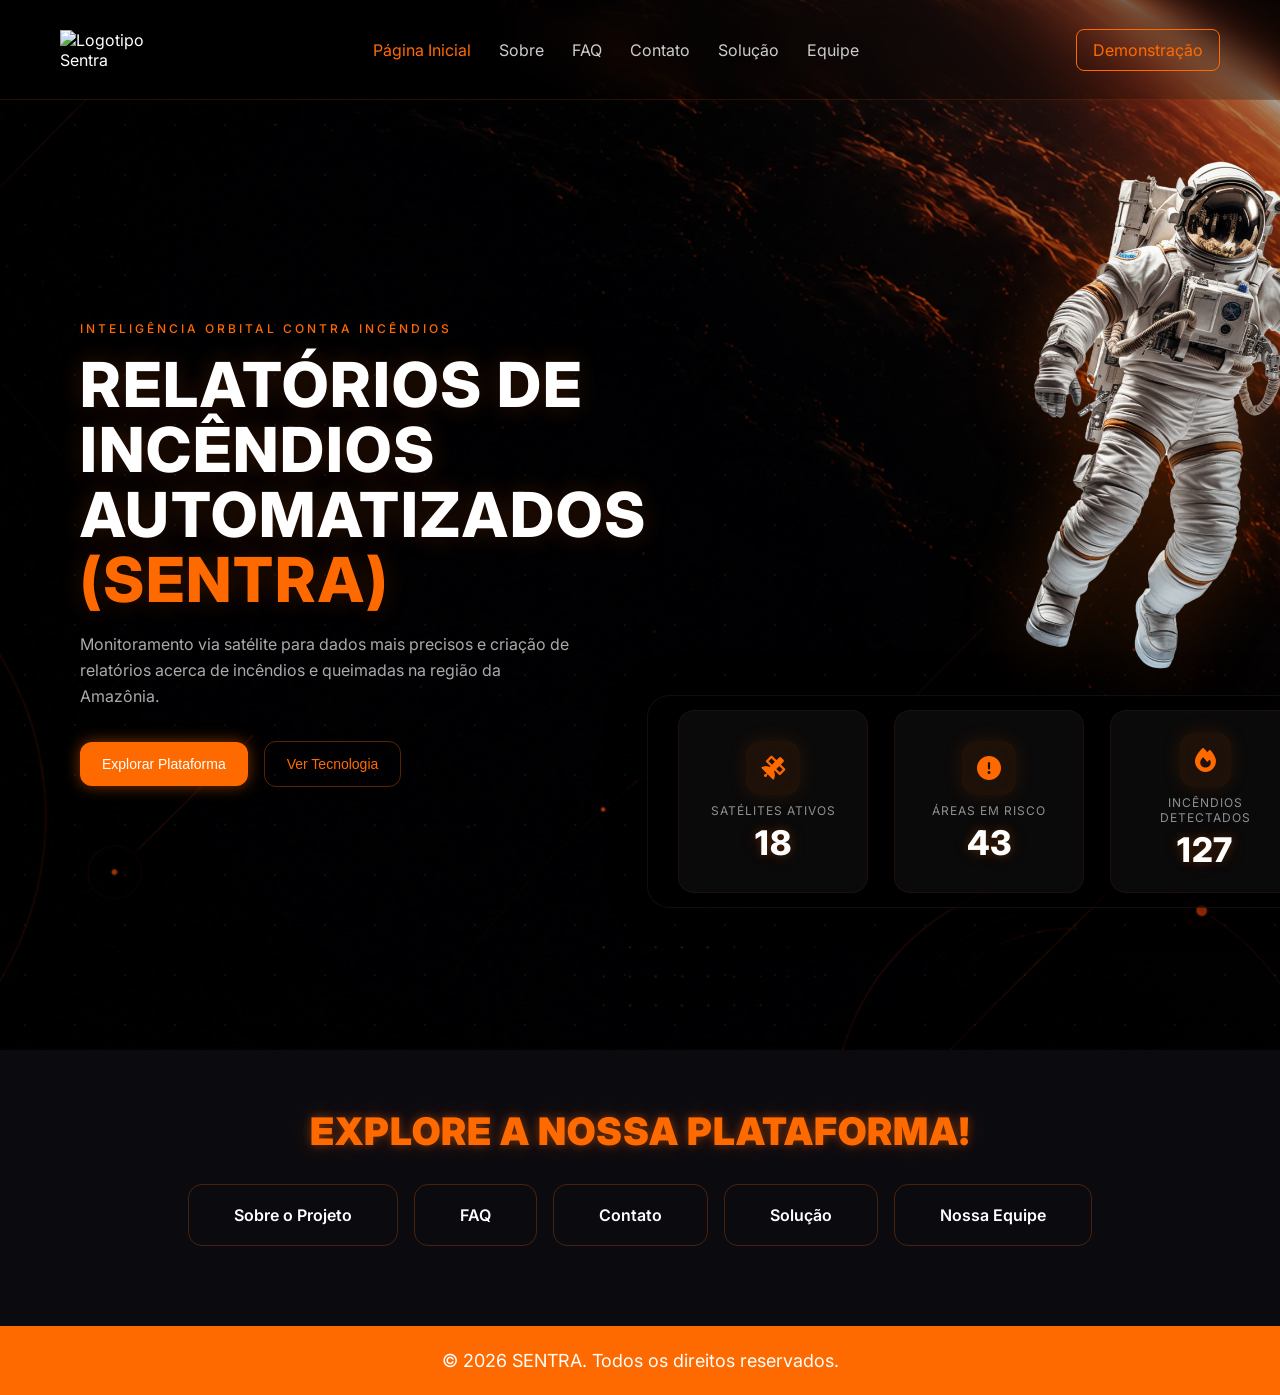
==== commit a48709bf: "Merge pull request #15 from lkoprowskif/main Enhance responsiveness and add hamburger menu functiona" ====
--- a/index.html
+++ b/index.html
@@ -13,6 +13,7 @@
 
     <!-- Arquivo JavaScript -->
     <script src="./js/scripts.js" defer></script>
+    <script src="./js/navbar.js" defer></script>
 
     <!-- Biblioteca de ícones Font Awesome -->
     <link
@@ -36,7 +37,7 @@
       </div>
 
       <!-- Menu principal de navegação -->
-      <nav aria-label="Navegação principal">
+      <nav aria-label="Navegação principal" class="navbar-links" id="navbarLinks">
         <a href="./index.html" class="nav-link text-highlight"
           >Página Inicial</a
         >
@@ -49,6 +50,7 @@
 
       <!-- Botão Demostração -->
       <a href="./paginas/pag-demonstracao.html" class="btn-nav">Demonstração</a>
+      <button class="hamburger" id="hamburger"></button>
     </header>
 
     <main>
@@ -76,10 +78,11 @@
 
           <!-- Botões de ação -->
           <div class="actions">
-             <a href="./paginas/pag-sobre.html" class=" btn-primary">Explorar Plataforma</a>
-            <a href="./paginas/pag-solucao.html" class="btn-secondary">Ver Tecnologia</a>
+            <button class="btn-primary">Explorar Plataforma</button>
+            <button class="btn-secondary">Ver Tecnologia</button>
           </div>
         </div>
+
         <!-- Área visual da hero -->
         <div class="hero-right">
           <!-- Imagem principal -->
@@ -146,7 +149,7 @@
             </div>
             <!-- Link para visualizar todos os dados -->
             <div class="stat-item">
-              <a href="./paginas/pag-demonstracao.html" class="stats-link">VER TODOS OS DADOS →</a>
+              <a href="#" class="stats-link">VER TODOS OS DADOS →</a>
             </div>
           </div>
         </div>
--- a/css/styles.css
+++ b/css/styles.css
@@ -13,6 +13,20 @@
         min-height: 100vh;
         position: relative;
         overflow-x: hidden;
+        display: flex;
+        flex-direction: column;
+    }
+
+    main {
+        flex-grow: 1;
+        display: flex;
+        flex-direction: column;
+    }
+
+    .plataforma-section {
+        padding: 60px 20px 80px;
+        z-index: 10;
+        position: relative;
     }
 
    /* FUNDO ANIMADO DA PÁGINA */
@@ -141,7 +155,6 @@
         font-weight: 500;
         cursor: pointer;
         transition: 0.35s ease;
-        text-decoration: none;
     }
 
     .btn-primary {
@@ -476,7 +489,7 @@
         justify-content: center;
         align-items: center;
         background: var(--laranja-primario);
-        margin-top: 80px;
+        margin-top: auto;
         position: relative;
         z-index: 20;
     }
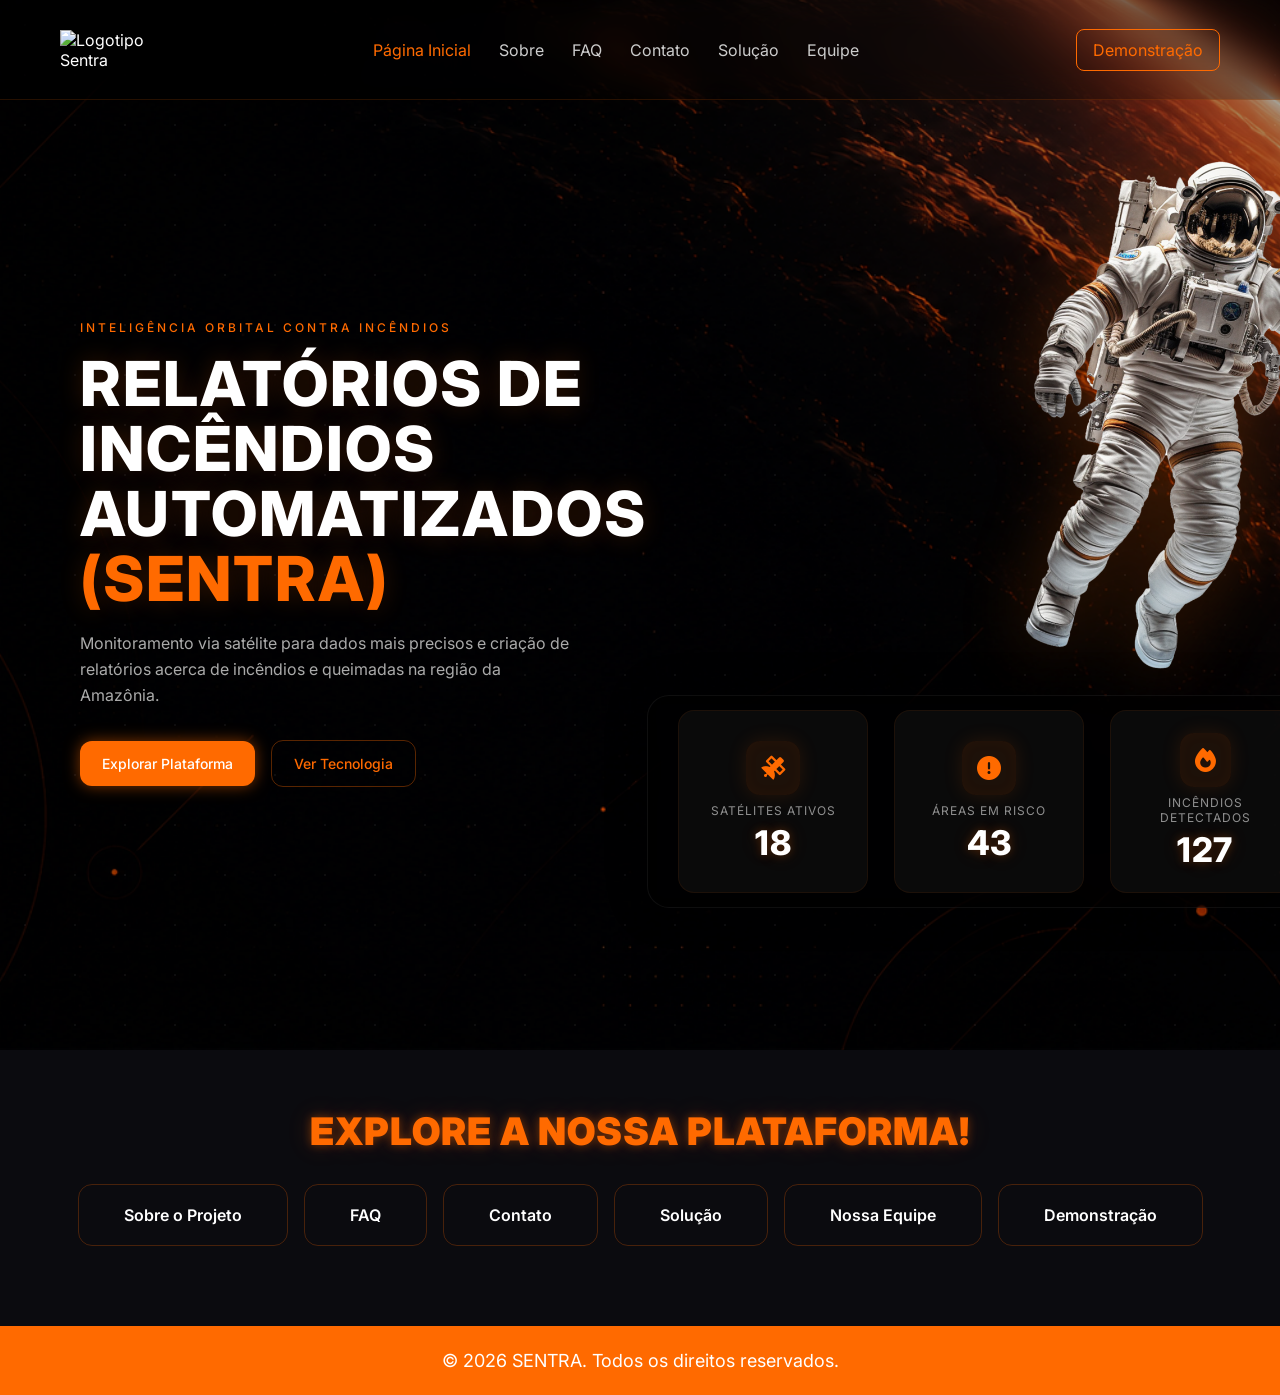
==== commit 15be22e6: "fix: Corrigindo botöes da Pagina Inicial." ====
--- a/index.html
+++ b/index.html
@@ -1,186 +1,140 @@
 <!doctype html>
 <html lang="pt-br">
-  <head>
-    <!-- Configurações básicas da página  -->
-    <meta charset="UTF-8" />
-    <meta name="viewport" content="width=device-width, initial-scale=1.0" />
 
-    <!-- Titulo Exibido na aba do Navegador -->
-    <title>Página Inicial / Sentra</title>
+<head>
+  <meta charset="UTF-8" />
+  <meta name="viewport" content="width=device-width, initial-scale=1.0" />
 
-    <!-- Arquivo CSS principal -->
-    <link rel="stylesheet" href="./css/styles.css" />
+  <title>Página Inicial / Sentra</title>
 
-    <!-- Arquivo JavaScript -->
-    <script src="./js/scripts.js" defer></script>
-    <script src="./js/navbar.js" defer></script>
+  <link rel="stylesheet" href="./css/styles.css" />
 
-    <!-- Biblioteca de ícones Font Awesome -->
-    <link
-      rel="stylesheet"
-      href="https://cdnjs.cloudflare.com/ajax/libs/font-awesome/6.5.2/css/all.min.css"
-    />
-  </head>
+  <script src="./js/scripts.js" defer></script>
+  <script src="./js/navbar.js" defer></script>
 
-  <body>
+  <link rel="stylesheet" href="https://cdnjs.cloudflare.com/ajax/libs/font-awesome/6.5.2/css/all.min.css" />
+</head>
 
-      <!-- NAVBAR -->
-    <header class="navbar">
-      <!-- Logotipo da Plataforma -->
+<body>
 
-      <div class="logo">
-        <img
-          src="./assets/logotipo-sentra.webp"
-          alt="Logotipo Sentra"
-          class="logo"
-        />
+  <header class="navbar">
+
+    <div class="logo">
+      <img src="./assets/logotipo-sentra.webp" alt="Logotipo Sentra" class="logo" />
+    </div>
+
+    <nav aria-label="Navegação principal" class="navbar-links" id="navbarLinks">
+      <a href="./index.html" class="nav-link text-highlight">Página Inicial</a>
+      <a href="./paginas/pag-sobre.html" class="nav-link">Sobre</a>
+      <a href="./paginas/pag-faq.html" class="nav-link">FAQ</a>
+      <a href="./paginas/pag-contato.html" class="nav-link">Contato</a>
+      <a href="./paginas/pag-solucao.html" class="nav-link">Solução</a>
+      <a href="./paginas/pag-equipe.html" class="nav-link">Equipe</a>
+    </nav>
+
+    <a href="./paginas/pag-demonstracao.html" class="btn-nav">Demonstração</a>
+    <button class="hamburger" id="hamburger"></button>
+  </header>
+
+  <main>
+
+    <section class="hero">
+      <div class="background"></div>
+
+      <div class="hero-text" data-speed="2">
+        <p class="hero-text-main">INTELIGÊNCIA ORBITAL CONTRA INCÊNDIOS</p>
+
+        <h1 class="titulo-principal">
+          RELATÓRIOS DE INCÊNDIOS AUTOMATIZADOS<br />
+          <span class="text-sentra">(SENTRA)</span>
+        </h1>
+
+        <p class="description">
+          Monitoramento via satélite para dados mais precisos e criação de
+          relatórios acerca de incêndios e queimadas na região da Amazônia.
+        </p>
+
+        <div class="actions">
+          <a href="./paginas/pag-sobre.html" class="btn-primary">Explorar Plataforma</a>
+          <a href="./paginas/pag-solucao.html" class="btn-secondary">Ver Tecnologia</a>
+        </div>
       </div>
 
-      <!-- Menu principal de navegação -->
-      <nav aria-label="Navegação principal" class="navbar-links" id="navbarLinks">
-        <a href="./index.html" class="nav-link text-highlight"
-          >Página Inicial</a
-        >
-        <a href="./paginas/pag-sobre.html" class="nav-link">Sobre</a>
-        <a href="./paginas/pag-faq.html" class="nav-link">FAQ</a>
-        <a href="./paginas/pag-contato.html" class="nav-link">Contato</a>
-        <a href="./paginas/pag-solucao.html" class="nav-link">Solução</a>
-        <a href="./paginas/pag-equipe.html" class="nav-link">Equipe</a>
-      </nav>
+      <div class="hero-right">
+        <div class="hero-media">
+          <img class="hero-image" src="./assets/astronauta.webp" alt="Astronauta em órbita com a Terra ao fundo" />
+        </div>
 
-      <!-- Botão Demostração -->
-      <a href="./paginas/pag-demonstracao.html" class="btn-nav">Demonstração</a>
-      <button class="hamburger" id="hamburger"></button>
-    </header>
+        <div class="heat-widget" id="heat-widget">
+          <div class="heat-header">
+            Focos de calor (24h)
+            <span id="heat-time">atualizando...</span>
+          </div>
 
-    <main>
-
-       <!-- HERO SECTION -->
-      <section class="hero">
-        <div class="background"></div>
-
-        <!-- Área de textos principais -->
-        <div class="hero-text" data-speed="2">
-          <!-- Texto introdutório -->
-          <p class="hero-text-main">INTELIGÊNCIA ORBITAL CONTRA INCÊNDIOS</p>
-
-          <!-- Título principal -->
-          <h1 class="titulo-principal">
-            RELATÓRIOS DE INCÊNDIOS AUTOMATIZADOS<br />
-            <span class="text-sentra">(SENTRA)</span>
-          </h1>
-
-          <!-- Descrição da solução -->
-          <p class="description">
-            Monitoramento via satélite para dados mais precisos e criação de
-            relatórios acerca de incêndios e queimadas na região da Amazônia.
-          </p>
-
-          <!-- Botões de ação -->
-          <div class="actions">
-            <button class="btn-primary">Explorar Plataforma</button>
-            <button class="btn-secondary">Ver Tecnologia</button>
+          <div class="heat-body">
+            <div class="heat-number" id="heat-count">0</div>
+            <div class="heat-label">detecções recentes</div>
           </div>
         </div>
 
-        <!-- Área visual da hero -->
-        <div class="hero-right">
-          <!-- Imagem principal -->
-          <div class="hero-media">
-            <img
-              class="hero-image"
-              src="./assets/astronauta.webp"
-              alt="Astronauta em órbita com a Terra ao fundo"
-            />
-          </div>
-
-          <!-- Widget de monitoramento -->
-          <div class="heat-widget" id="heat-widget">
-            <div class="heat-header">
-              Focos de calor (24h)
-              <span id="heat-time">atualizando...</span>
-            </div>
-
-            <div class="heat-body">
-              <div class="heat-number" id="heat-count">0</div>
-              <div class="heat-label">detecções recentes</div>
+        <div class="stats-container">
+          <div class="stat-item">
+            <i class="fa-solid fa-satellite stat-icon" aria-hidden="true"></i>
+            <div class="stat-info">
+              <p class="text-stats">SATÉLITES ATIVOS</p>
+              <span class="stat-number">18</span>
             </div>
           </div>
 
-          <!-- Estatísticas da plataforma -->
-          <div class="stats-container">
-            <!-- Card: Satélites -->
-            <div class="stat-item">
-              <i class="fa-solid fa-satellite stat-icon" aria-hidden="true"></i>
-              <div class="stat-info">
-                <p class="text-stats">SATÉLITES ATIVOS</p>
-                <span class="stat-number">18</span>
-              </div>
-            </div>
-
-            <!-- Card: Áreas em risco -->
-            <div class="stat-item">
-              <i
-                class="fa-solid fa-circle-exclamation stat-icon"
-                aria-hidden="true"
-              ></i>
-              <div class="stat-info">
-                <p class="text-stats">ÁREAS EM RISCO</p>
-                <span class="stat-number">43</span>
-              </div>
-            </div>
-
-            <!-- Card: Incêndios detectados -->
-            <div class="stat-item">
-              <i class="fa-solid fa-fire stat-icon" aria-hidden="true"></i>
-              <div class="stat-info">
-                <p class="text-stats">INCÊNDIOS DETECTADOS</p>
-                <span class="stat-number">127</span>
-              </div>
-            </div>
-
-            <!-- Card: Tempo de Alerta -->
-            <div class="stat-item">
-              <i class="fa-solid fa-clock stat-icon" aria-hidden="true"></i>
-              <div class="stat-info">
-                <p class="text-stats">TEMPO DE ALERTA</p>
-                <span class="stat-number">30s</span>
-              </div>
-            </div>
-            <!-- Link para visualizar todos os dados -->
-            <div class="stat-item">
-              <a href="#" class="stats-link">VER TODOS OS DADOS →</a>
+          <div class="stat-item">
+            <i class="fa-solid fa-circle-exclamation stat-icon" aria-hidden="true"></i>
+            <div class="stat-info">
+              <p class="text-stats">ÁREAS EM RISCO</p>
+              <span class="stat-number">43</span>
             </div>
           </div>
+
+          <div class="stat-item">
+            <i class="fa-solid fa-fire stat-icon" aria-hidden="true"></i>
+            <div class="stat-info">
+              <p class="text-stats">INCÊNDIOS DETECTADOS</p>
+              <span class="stat-number">127</span>
+            </div>
+          </div>
+
+          <div class="stat-item">
+            <i class="fa-solid fa-clock stat-icon" aria-hidden="true"></i>
+            <div class="stat-info">
+              <p class="text-stats">TEMPO DE ALERTA</p>
+              <span class="stat-number">30s</span>
+            </div>
+          </div>
+          <div class="stat-item">
+            <a href="./paginas/pag-demonstracao.html" class="stats-link">VER TODOS OS DADOS →</a>
+          </div>
         </div>
-      </section>
+      </div>
+    </section>
 
-      <!-- SEÇÃO DE NAVEGAÇÃO -->
-      <section class="plataforma-section">
-        <h2 class="text-h1-plataforma">EXPLORE A NOSSA PLATAFORMA!</h2>
+    <section class="plataforma-section">
+      <h2 class="text-h1-plataforma">EXPLORE A NOSSA PLATAFORMA!</h2>
 
-        <!-- Botões para as páginas do projeto -->
-        <div class="plataforma-buttons">
-          <a href="./paginas/pag-sobre.html" class="btn-plataforma">
-            Sobre o Projeto</a
-          >
-          <a href="./paginas/pag-faq.html" class="btn-plataforma"> FAQ </a>
-          <a href="./paginas/pag-contato.html" class="btn-plataforma"
-            >Contato
-          </a>
-          <a href="./paginas/pag-solucao.html" class="btn-plataforma"
-            >Solução</a
-          >
-          <a href="./paginas/pag-equipe.html" class="btn-plataforma"
-            >Nossa Equipe</a
-          >
-        </div>
-      </section>
-    </main>
+      <div class="plataforma-buttons">
+        <a href="./paginas/pag-sobre.html" class="btn-plataforma">
+          Sobre o Projeto</a>
+        <a href="./paginas/pag-faq.html" class="btn-plataforma"> FAQ </a>
+        <a href="./paginas/pag-contato.html" class="btn-plataforma">Contato
+        </a>
+        <a href="./paginas/pag-solucao.html" class="btn-plataforma">Solução</a>
+        <a href="./paginas/pag-equipe.html" class="btn-plataforma">Nossa Equipe</a>
+        <a href="./paginas/pag-demonstracao.html" class="btn-plataforma">Demonstração</a>
+      </div>
+    </section>
+  </main>
 
-    <!-- RODAPÉ -->
-    <footer class="footer">
-      <p class="text-footer">© 2026 SENTRA. Todos os direitos reservados.</p>
-    </footer>
-  </body>
-</html>
+  <footer class="footer">
+    <p class="text-footer">© 2026 SENTRA. Todos os direitos reservados.</p>
+  </footer>
+</body>
+
+</html>
--- a/css/styles.css
+++ b/css/styles.css
@@ -155,6 +155,7 @@
         font-weight: 500;
         cursor: pointer;
         transition: 0.35s ease;
+        text-decoration: none;
     }
 
     .btn-primary {
